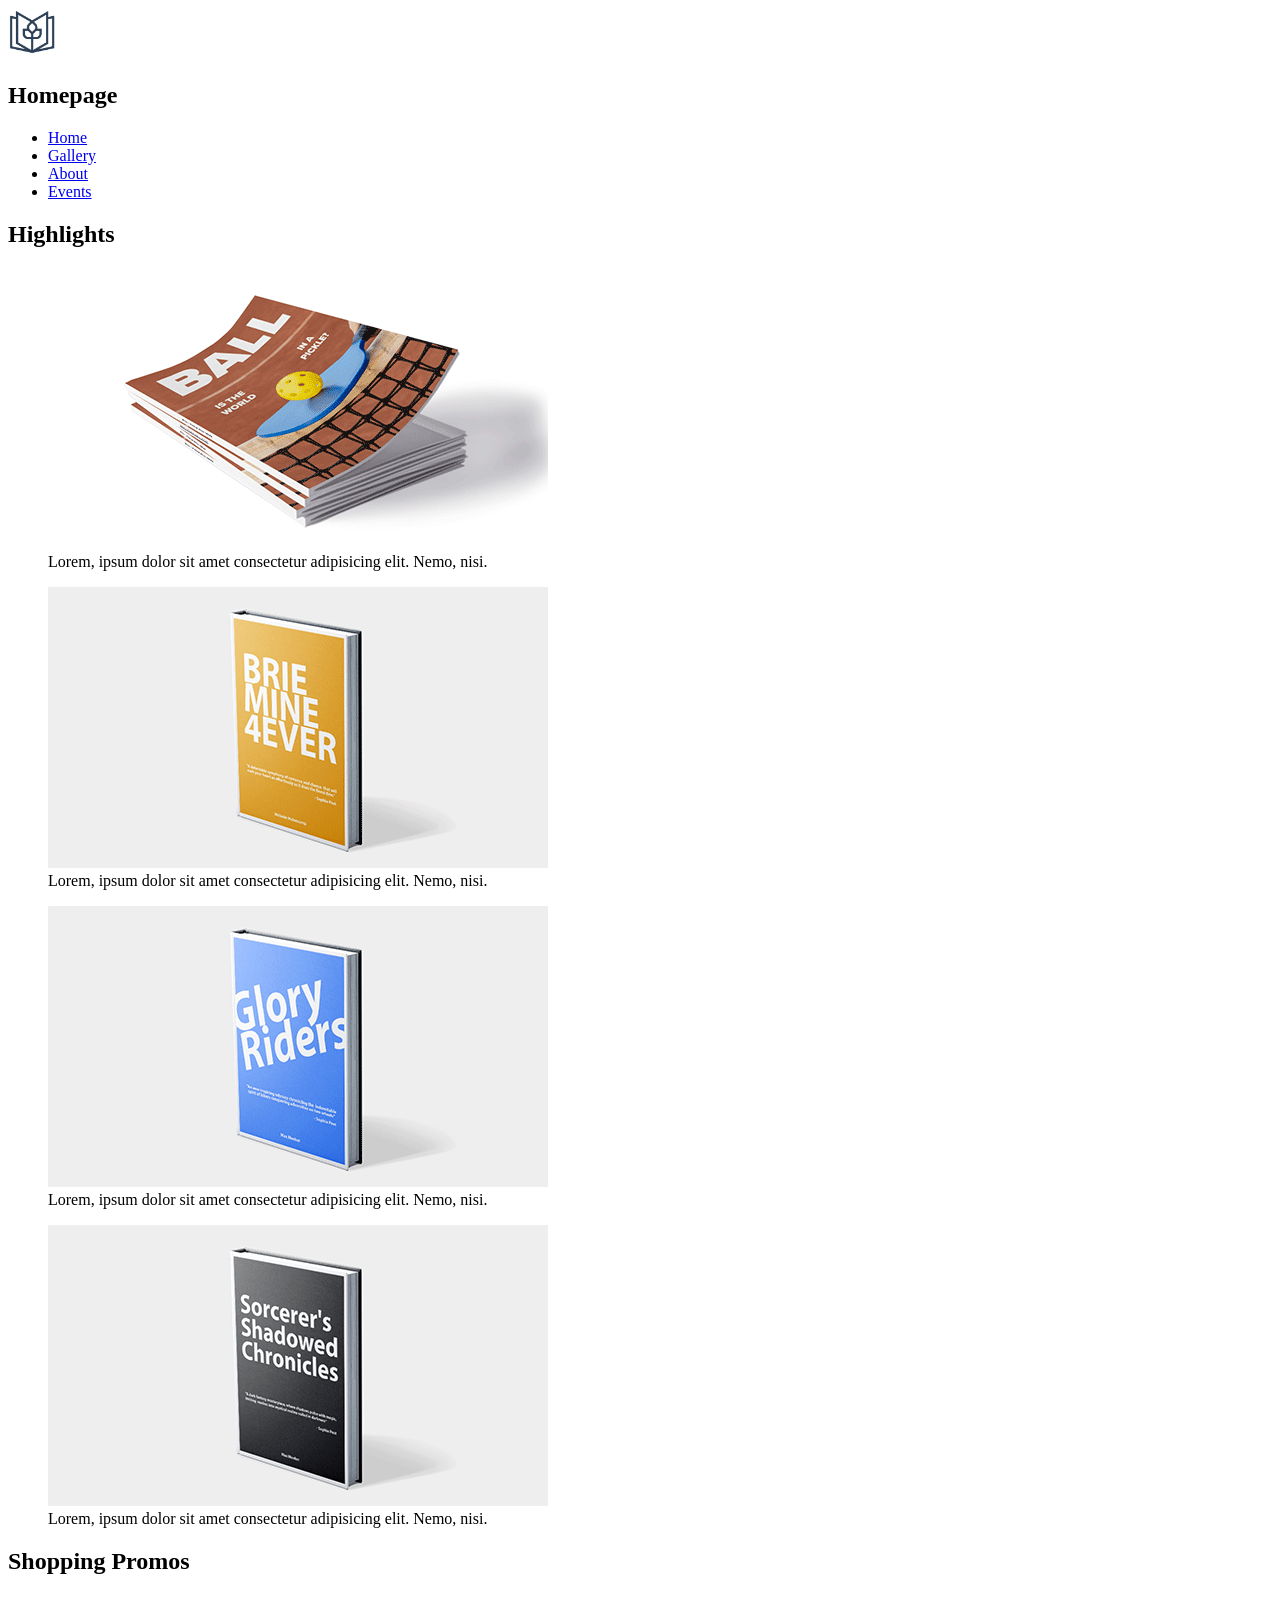
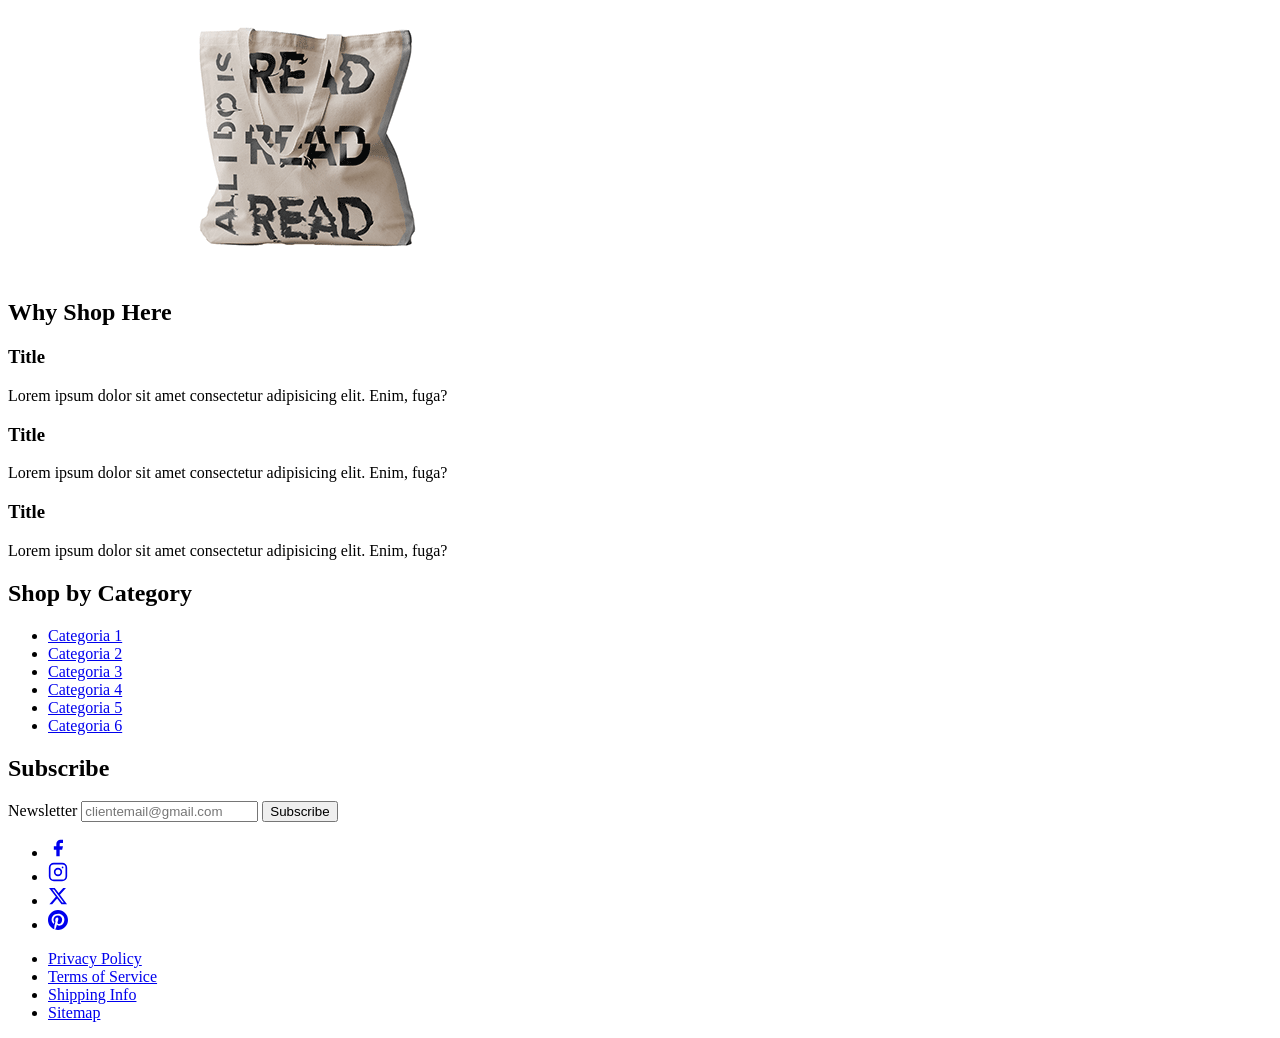
==== IntroToWebDev/Touchstone 2.1/index.html @ 934f5f05 "aggiunti header e footer a tutte le pagine" ====
<!-- The webpages should follow the wireframe designs that you completed in Touchstone Task 1.
        All the webpages should have a navigation bar in the header section and a footer section at the bottom of the page.
        You must use the provided images for the client logo and products.
        The Homepage should include the client logo and client name at the top of the webpage as the webpage header. You should include relevant information and content for the other sections of this page that are appropriate for the client description.
        The Gallery page should display the product images in a table where there will be an “Add to Cart” button below each image.
        The About Us/Contact page should include a web form for client feedback and custom order creation.
        The custom fourth page should include content relevant to your selected client. Some sample content can be customer testimonials, community involvement, local events, collaborations, and so on. 
-->

<!doctype html>
<html lang="en">
  <head>
    <meta charset="UTF-8" />
    <meta name="viewport" content="width=device-width, initial-scale=1.0" />
    <title>Book Haven Bookstore | Homepage</title>
    <link rel="preconnect" href="https://fonts.googleapis.com" />
    <link rel="preconnect" href="https://fonts.gstatic.com" crossorigin />
    <link
      href="https://fonts.googleapis.com/css2?family=Comfortaa:wght@300..700&display=swap"
      rel="stylesheet"
    />
    <link rel="stylesheet" href="style.css" />
  </head>
  <body>
    <header>
      <nav>
        <div>
          <div id="logo-div">
            <a href="index.html">
              <img
                src="./assets/Logo.png"
                alt="Book Haven Bookstore Logo.png"
                height="50"
              />
            </a>
          </div>
          <div>
            <h1>Homepage</h1>
          </div>
        </div>
        <div>
          <ul>
            <li>
              <a href="index.html">Home</a>
            </li>
            <li>
              <a href="gallery.html">Gallery</a>
            </li>
            <li>
              <a href="about-us.html">About</a>
            </li>
            <li>
              <a href="news-and-events.html">Events</a>
            </li>
          </ul>
        </div>
      </nav>
    </header>

    <main>
      <section id="hero" aria-label="Hero banner">
        <!-- hero image goes here -->
      </section>

      <section id="highlights" aria-labelledby="highlights-title">
        <h2 id="highlights-title">Highlights</h2>
        <div>
          <figure>
            <img
              src="assets/images/Client3_Magazine1.png"
              alt="Magazine highlight"
            />
            <figcaption>
              Lorem, ipsum dolor sit amet consectetur adipisicing elit. Nemo,
              nisi.
            </figcaption>
          </figure>
          <figure>
            <img src="assets/images/Client3_Book1.png" alt="Book highlight" />
            <figcaption>
              Lorem, ipsum dolor sit amet consectetur adipisicing elit. Nemo,
              nisi.
            </figcaption>
          </figure>
          <figure>
            <img src="assets/images/Client3_Book2.png" alt="Book highlight" />
            <figcaption>
              Lorem, ipsum dolor sit amet consectetur adipisicing elit. Nemo,
              nisi.
            </figcaption>
          </figure>
          <figure>
            <img src="assets/images/Client3_Book3.png" alt="Book highlight" />
            <figcaption>
              Lorem, ipsum dolor sit amet consectetur adipisicing elit. Nemo,
              nisi.
            </figcaption>
          </figure>
        </div>
      </section>

      <section id="shopping-promos" aria-labelledby="promos-title">
        <h2 id="promos-title">Shopping Promos</h2>
        <div>
          <figure>
            <img src="assets/images/Client3_ToteBag.png" alt="Tote bag promo" />
          </figure>
        </div>
      </section>

      <section id="why-shop-here" aria-labelledby="why-title">
        <h2 id="why-title">Why Shop Here</h2>
        <div>
          <article>
            <h3>Title</h3>
            <p>
              Lorem ipsum dolor sit amet consectetur adipisicing elit. Enim,
              fuga?
            </p>
          </article>
          <article>
            <h3>Title</h3>
            <p>
              Lorem ipsum dolor sit amet consectetur adipisicing elit. Enim,
              fuga?
            </p>
          </article>
          <article>
            <h3>Title</h3>
            <p>
              Lorem ipsum dolor sit amet consectetur adipisicing elit. Enim,
              fuga?
            </p>
          </article>
        </div>
      </section>

      <section id="shop-by-category" aria-labelledby="categories-title">
        <h2 id="categories-title">Shop by Category</h2>
        <ul>
          <li><a href="#">Categoria 1</a></li>
          <li><a href="#">Categoria 2</a></li>
          <li><a href="#">Categoria 3</a></li>
          <li><a href="#">Categoria 4</a></li>
          <li><a href="#">Categoria 5</a></li>
          <li><a href="#">Categoria 6</a></li>
        </ul>
      </section>
    </main>

    <footer>
      <section id="newsletter" aria-labelledby="newsletter-title">
        <h2 id="newsletter-title">Subscribe</h2>
        <form>
          <label for="newsletter-email">Newsletter</label>
          <input
            type="email"
            id="newsletter-email"
            name="newsletter-email"
            placeholder="clientemail@gmail.com"
          />
          <button type="submit">Subscribe</button>
        </form>
      </section>

      <nav aria-label="Social media">
        <ul>
          <li>
            <a href="#" aria-label="Facebook">
              <svg
                xmlns="http://www.w3.org/2000/svg"
                width="20"
                height="20"
                viewBox="0 0 24 24"
                fill="currentColor"
                aria-hidden="true"
              >
                <path
                  d="M18 2h-3a5 5 0 0 0-5 5v3H7v4h3v8h4v-8h3l1-4h-4V7a1 1 0 0 1 1-1h3z"
                />
              </svg>
            </a>
          </li>
          <li>
            <a href="#" aria-label="Instagram">
              <svg
                xmlns="http://www.w3.org/2000/svg"
                width="20"
                height="20"
                viewBox="0 0 24 24"
                fill="none"
                stroke="currentColor"
                stroke-width="2"
                aria-hidden="true"
              >
                <rect x="2" y="2" width="20" height="20" rx="5" ry="5" />
                <circle cx="12" cy="12" r="4" />
                <circle
                  cx="17.5"
                  cy="6.5"
                  r="1"
                  fill="currentColor"
                  stroke="none"
                />
              </svg>
            </a>
          </li>
          <li>
            <a href="#" aria-label="X (Twitter)">
              <svg
                xmlns="http://www.w3.org/2000/svg"
                width="20"
                height="20"
                viewBox="0 0 24 24"
                fill="currentColor"
                aria-hidden="true"
              >
                <path
                  d="M18.244 2.25h3.308l-7.227 8.26 8.502 11.24H16.17l-5.214-6.817L4.99 21.75H1.68l7.73-8.835L1.254 2.25H8.08l4.713 6.231zm-1.161 17.52h1.833L7.084 4.126H5.117z"
                />
              </svg>
            </a>
          </li>
          <li>
            <a href="#" aria-label="Pinterest">
              <svg
                xmlns="http://www.w3.org/2000/svg"
                width="20"
                height="20"
                viewBox="0 0 24 24"
                fill="currentColor"
                aria-hidden="true"
              >
                <path
                  d="M12 0C5.373 0 0 5.373 0 12c0 5.084 3.163 9.426 7.627 11.174-.105-.949-.2-2.405.042-3.441.218-.937 1.407-5.965 1.407-5.965s-.359-.719-.359-1.782c0-1.668.967-2.914 2.171-2.914 1.023 0 1.518.769 1.518 1.69 0 1.029-.655 2.568-.994 3.995-.283 1.194.599 2.169 1.777 2.169 2.133 0 3.772-2.249 3.772-5.495 0-2.873-2.064-4.882-5.012-4.882-3.414 0-5.418 2.561-5.418 5.207 0 1.031.397 2.138.893 2.738a.36.36 0 0 1 .083.345l-.333 1.36c-.053.22-.174.267-.402.161-1.499-.698-2.436-2.889-2.436-4.649 0-3.785 2.75-7.262 7.929-7.262 4.163 0 7.398 2.967 7.398 6.931 0 4.136-2.607 7.464-6.227 7.464-1.216 0-2.359-.632-2.75-1.378l-.748 2.853c-.271 1.043-1.002 2.35-1.492 3.146C9.57 23.812 10.763 24 12 24c6.627 0 12-5.373 12-12S18.627 0 12 0z"
                />
              </svg>
            </a>
          </li>
        </ul>
      </nav>

      <nav aria-label="Footer links">
        <ul>
          <li><a href="#">Privacy Policy</a></li>
          <li><a href="#">Terms of Service</a></li>
          <li><a href="#">Shipping Info</a></li>
          <li><a href="#">Sitemap</a></li>
        </ul>
      </nav>
    </footer>
  </body>
</html>
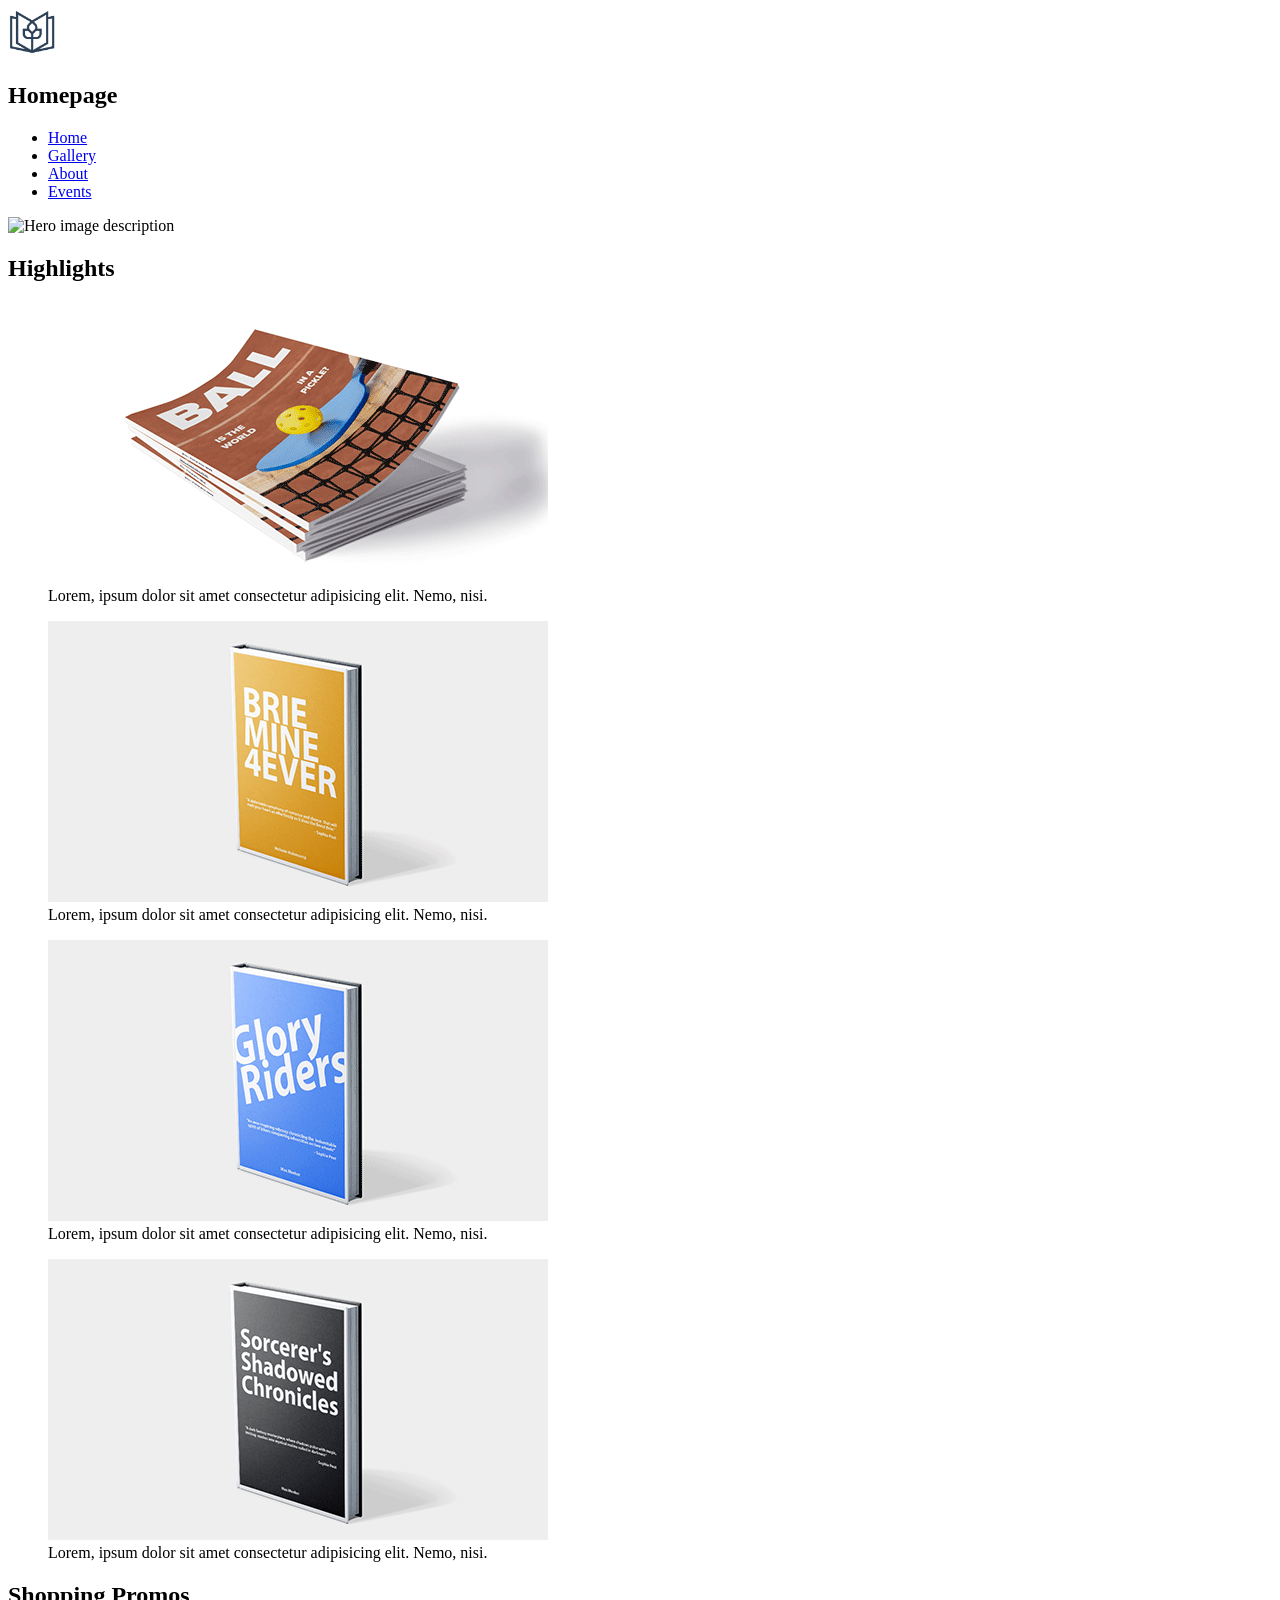
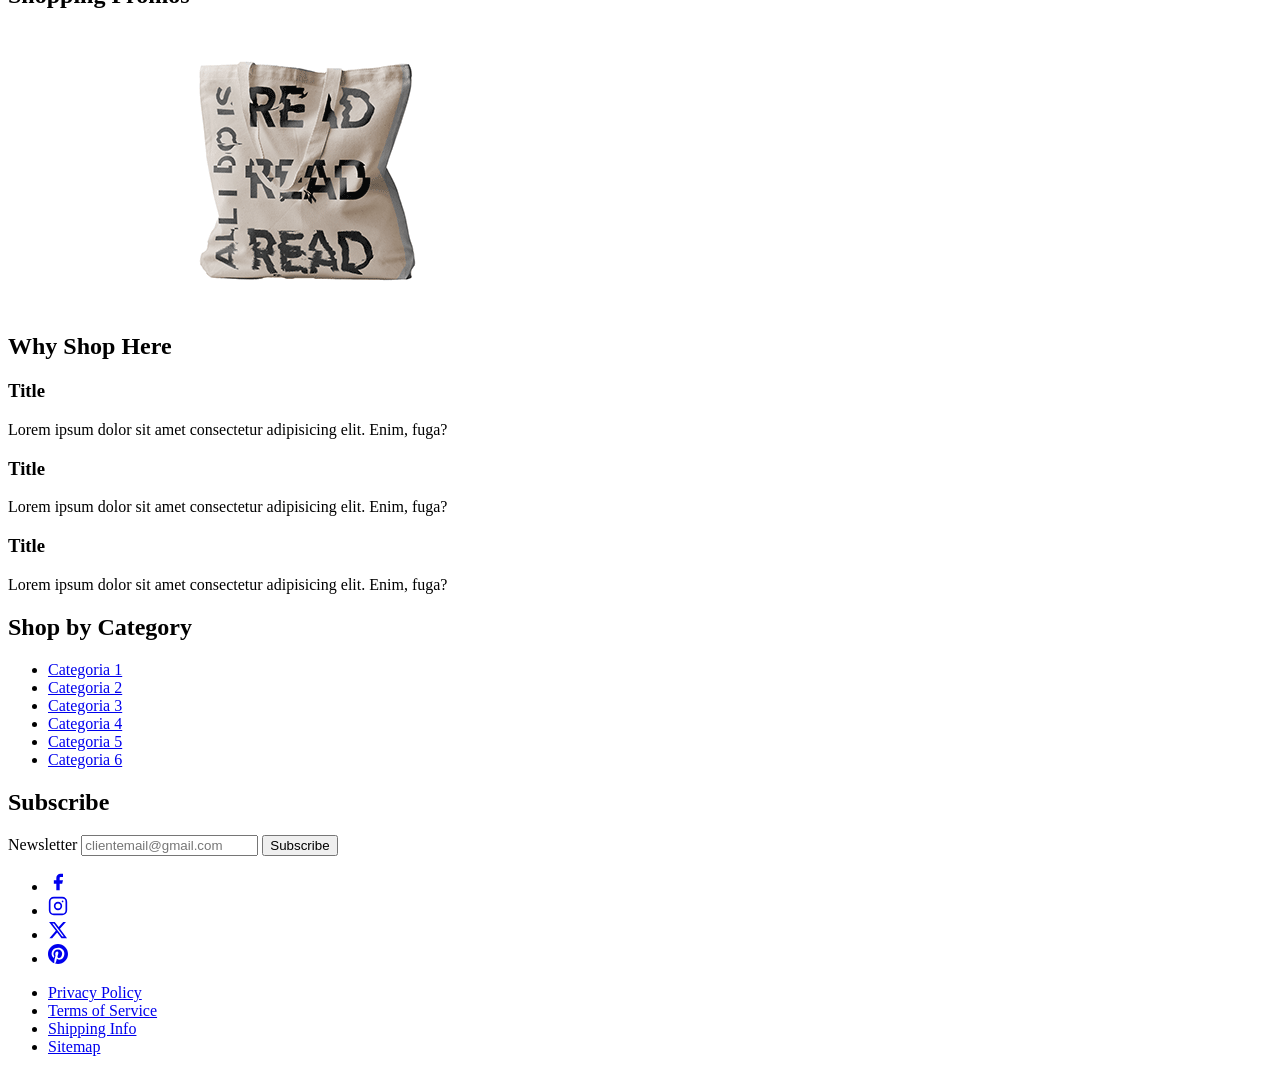
==== commit b6a88d79: "aggiunta hero image section" ====
--- a/IntroToWebDev/Touchstone 2.1/index.html
+++ b/IntroToWebDev/Touchstone 2.1/index.html
@@ -59,7 +59,7 @@
 
     <main>
       <section id="hero" aria-label="Hero banner">
-        <!-- hero image goes here -->
+        <img src="" alt="Hero image description" />
       </section>
 
       <section id="highlights" aria-labelledby="highlights-title">
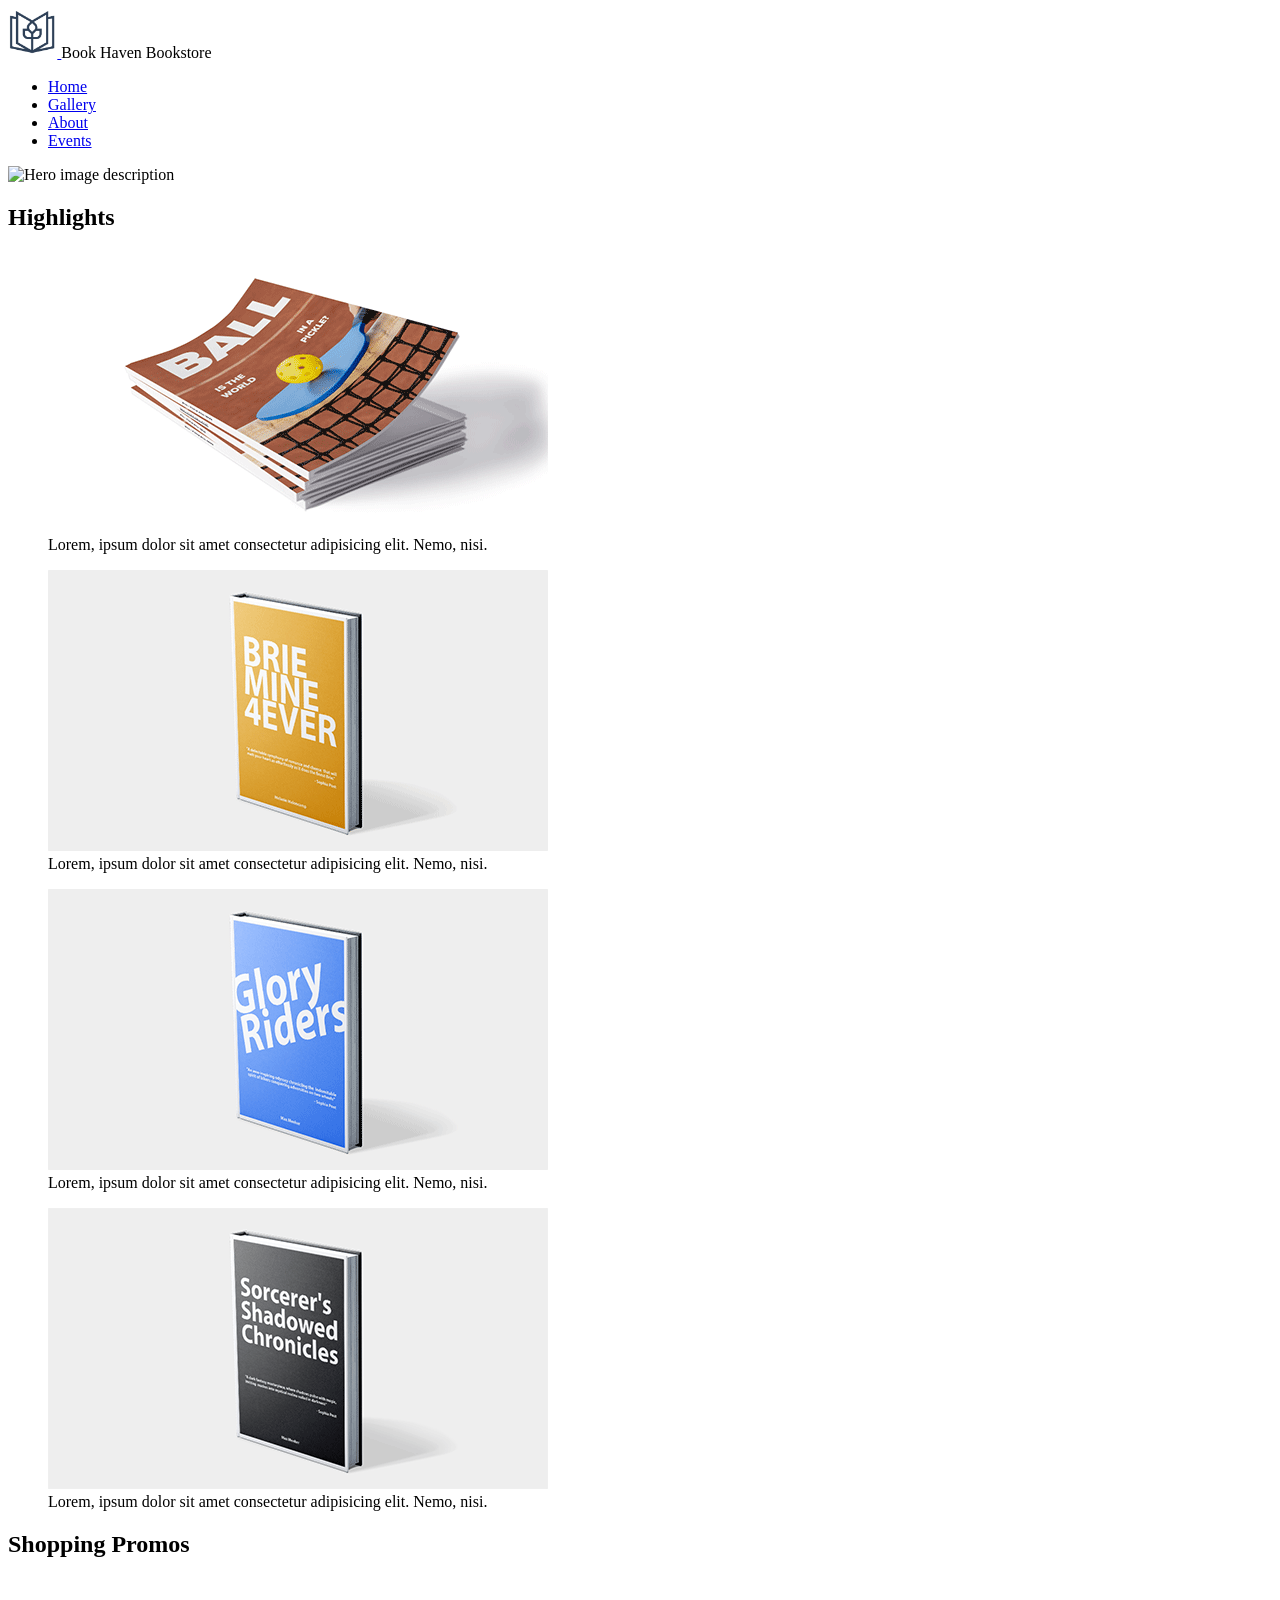
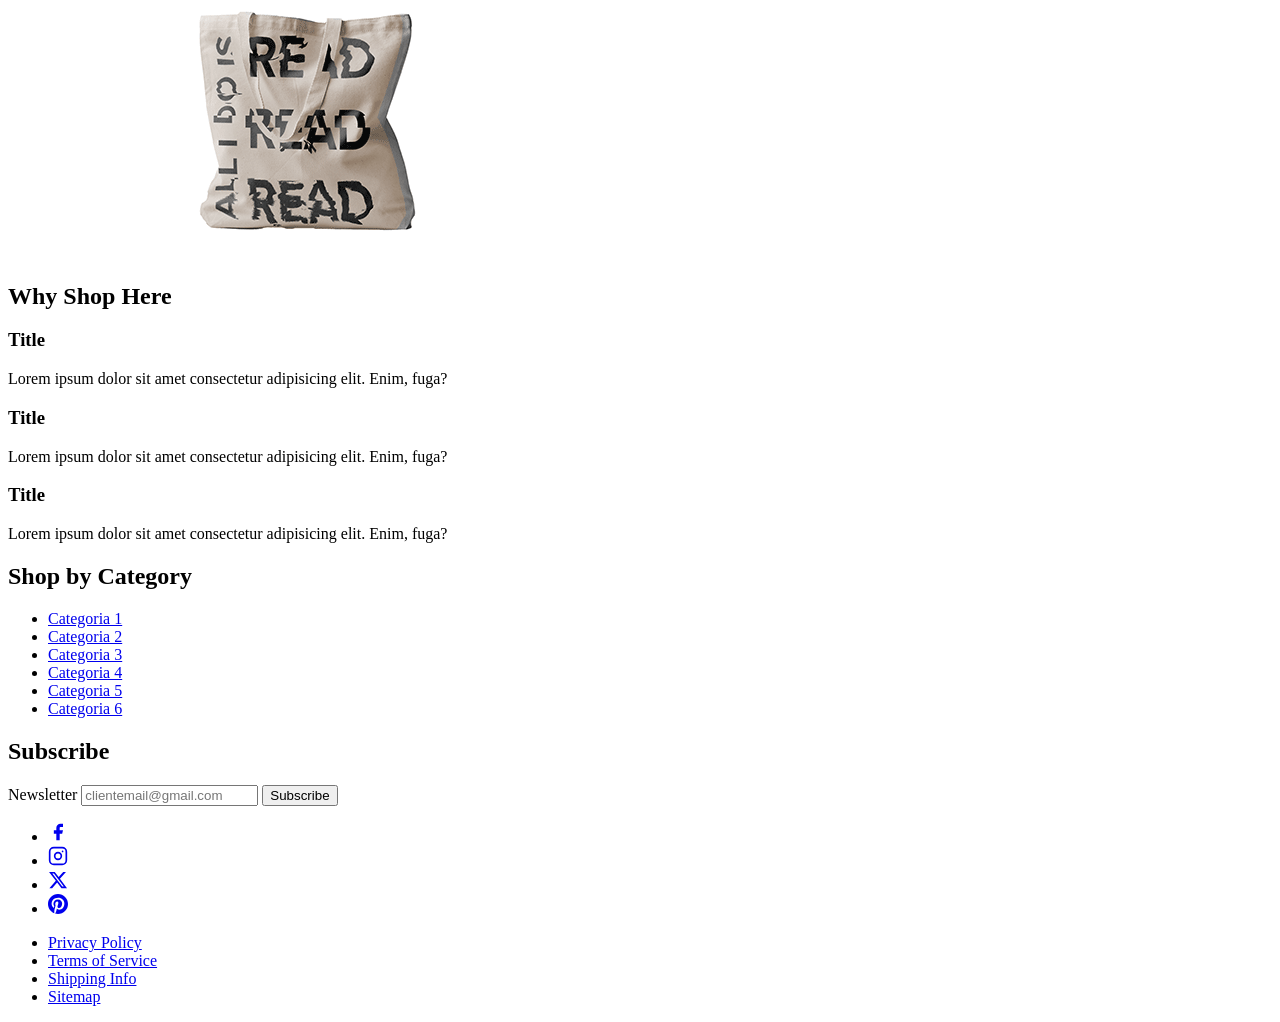
==== commit 70df170a: "sistemato header e titolo h1" ====
--- a/IntroToWebDev/Touchstone 2.1/index.html
+++ b/IntroToWebDev/Touchstone 2.1/index.html
@@ -33,9 +33,7 @@
                 height="50"
               />
             </a>
-          </div>
-          <div>
-            <h1>Homepage</h1>
+            <span>Book Haven Bookstore</span>
           </div>
         </div>
         <div>
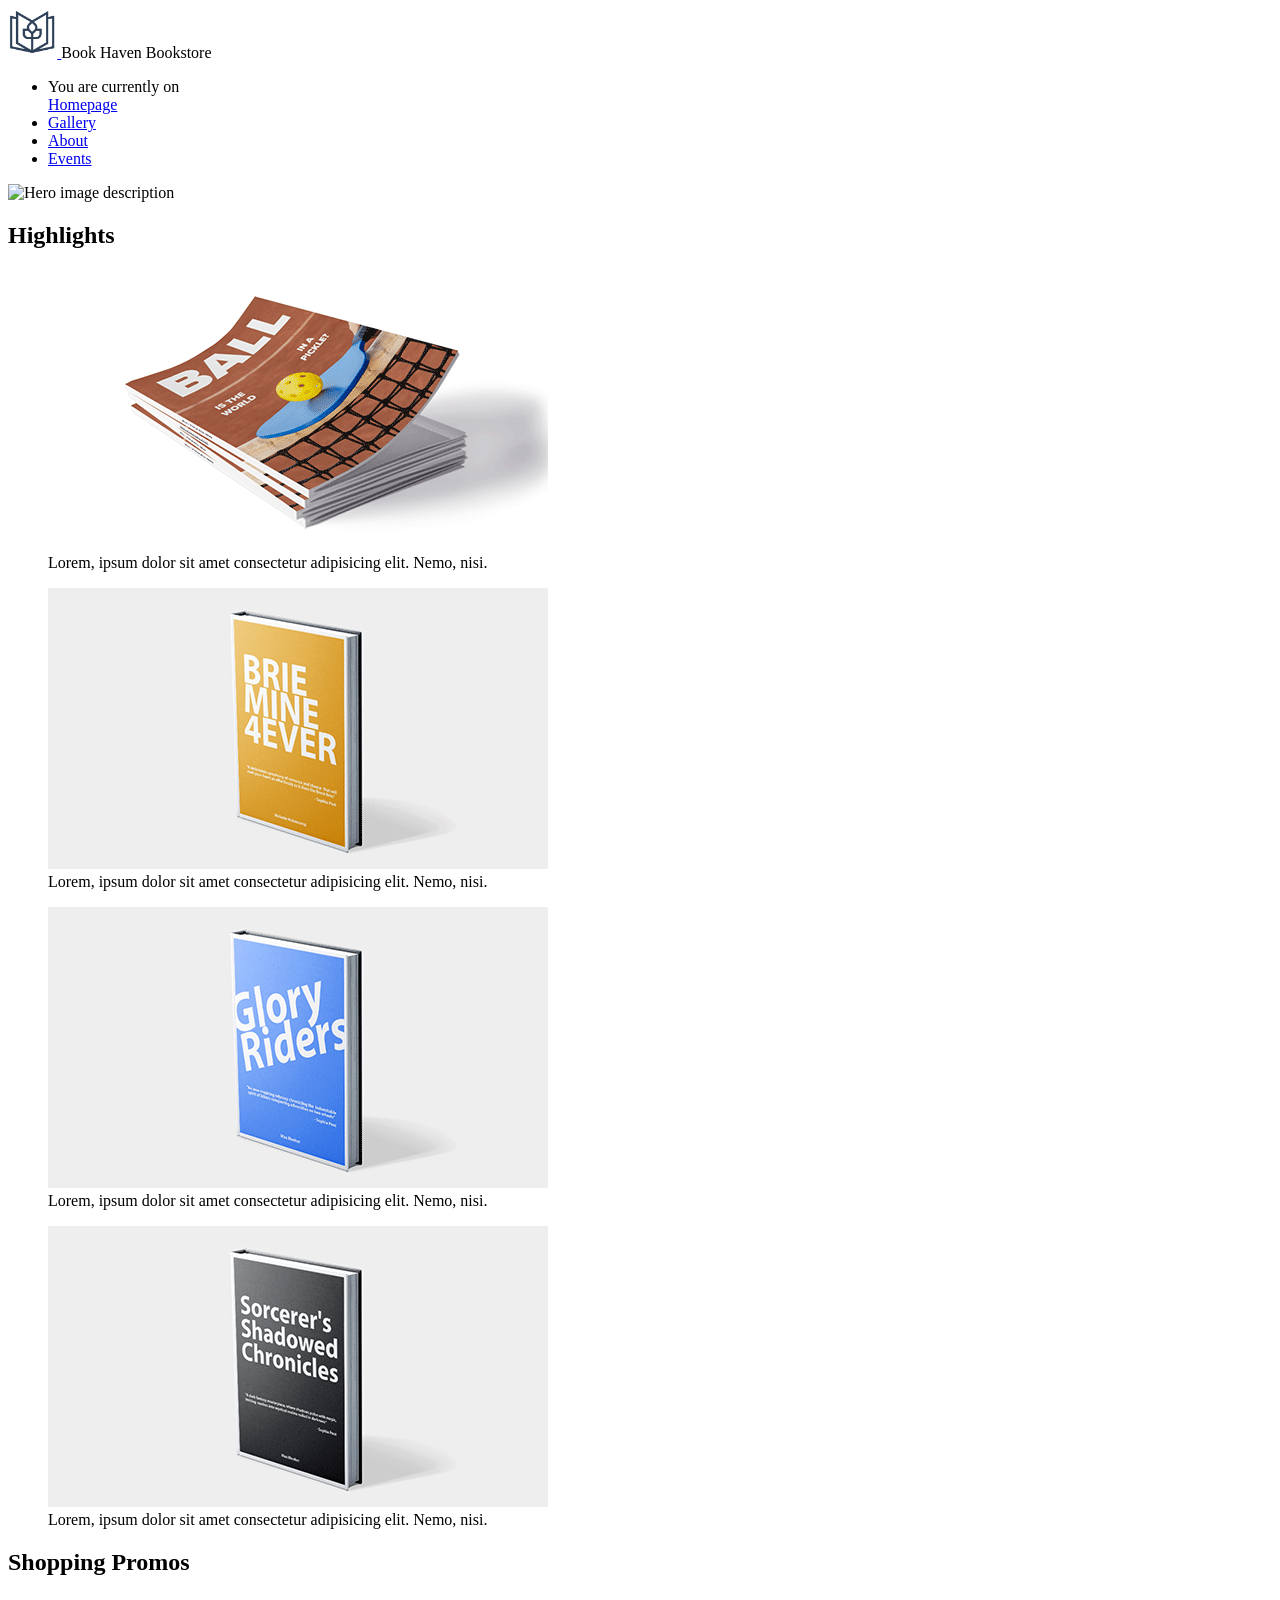
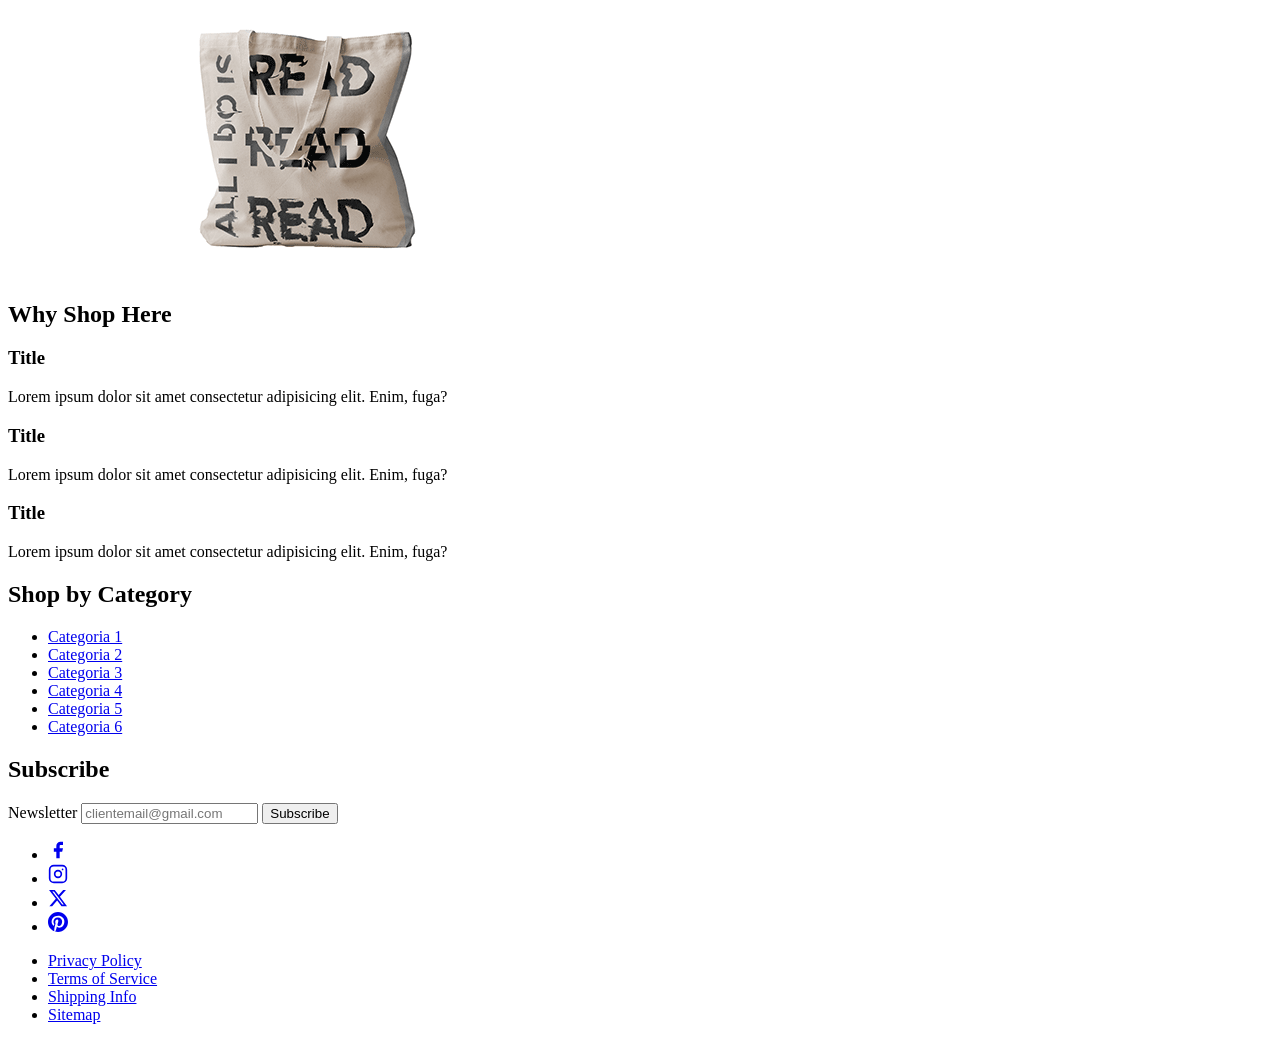
==== commit 91fb8487: "aggiunti elementi di accessibilità audio nel menù di navigazione pagine" ====
--- a/IntroToWebDev/Touchstone 2.1/index.html
+++ b/IntroToWebDev/Touchstone 2.1/index.html
@@ -39,7 +39,8 @@
         <div>
           <ul>
             <li>
-              <a href="index.html">Home</a>
+              <div class="marker">You are currently on</div>
+              <a href="index.html">Homepage</a>
             </li>
             <li>
               <a href="gallery.html">Gallery</a>
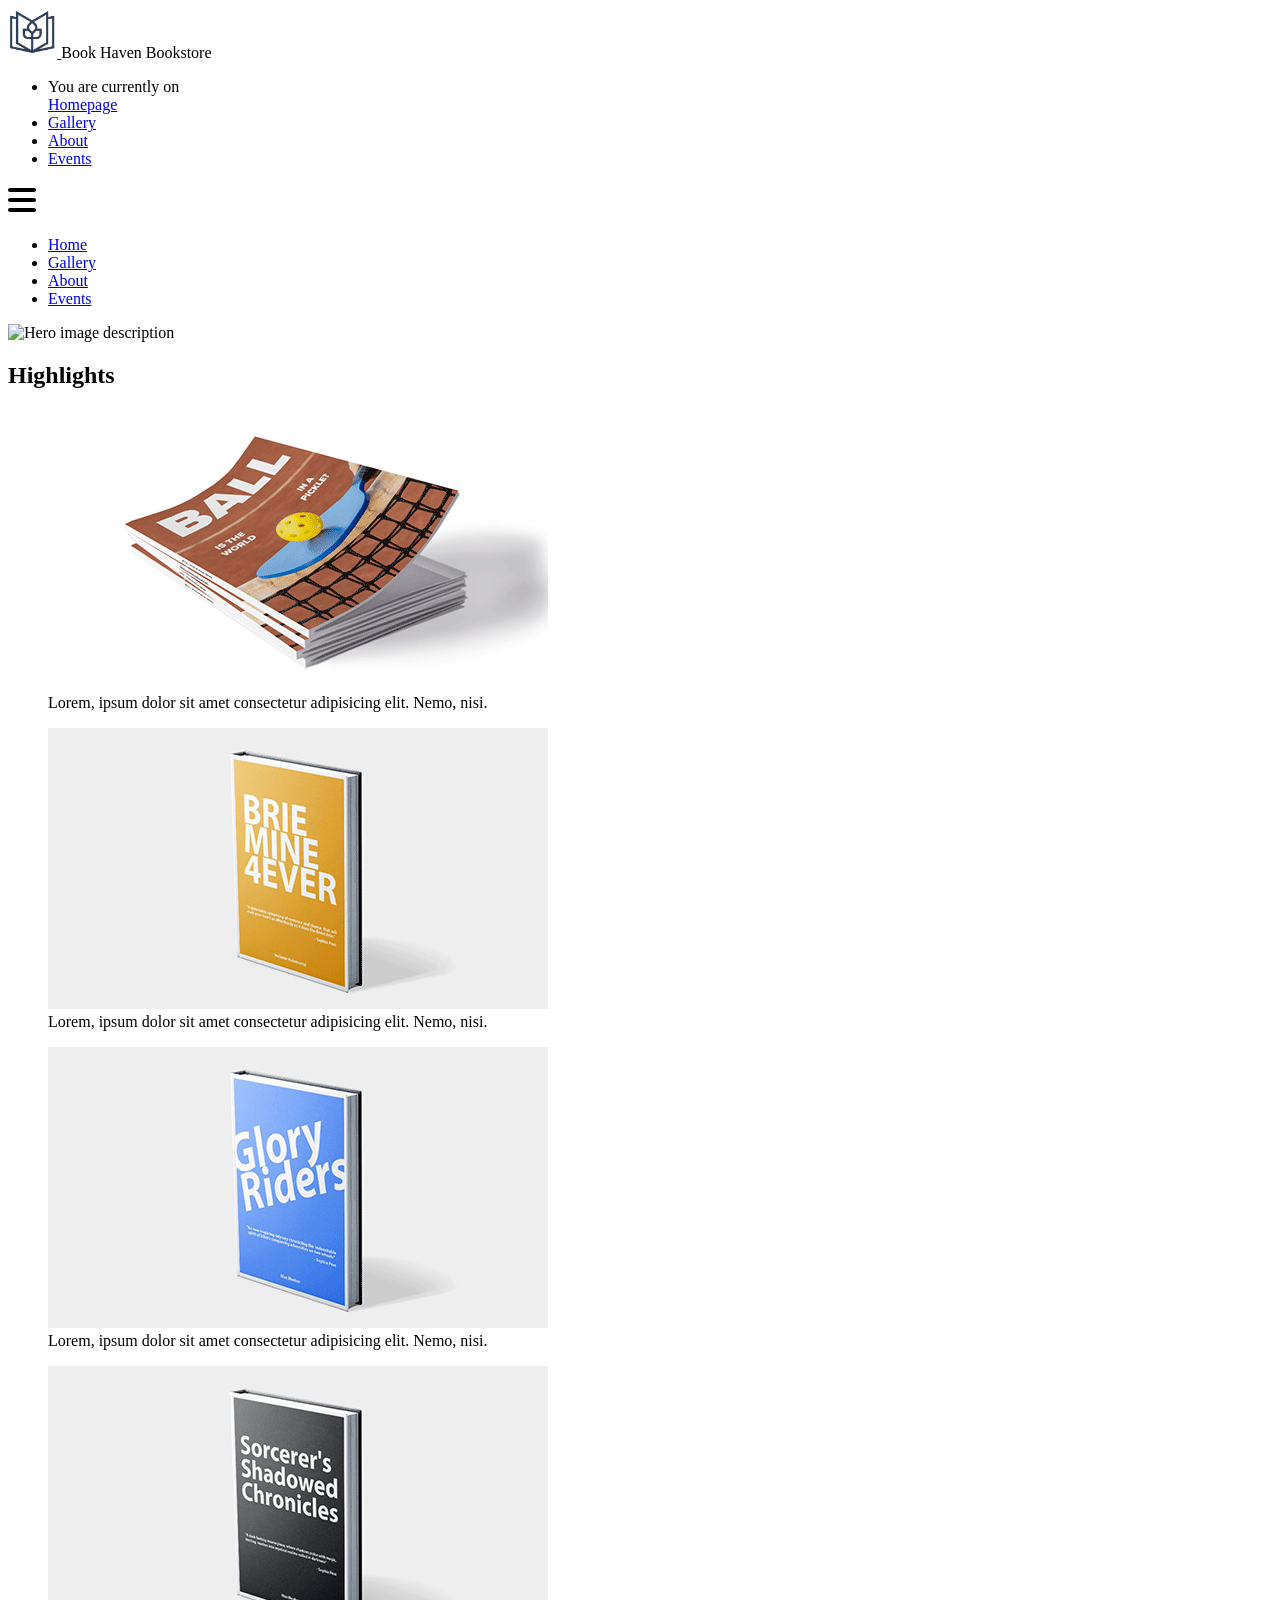
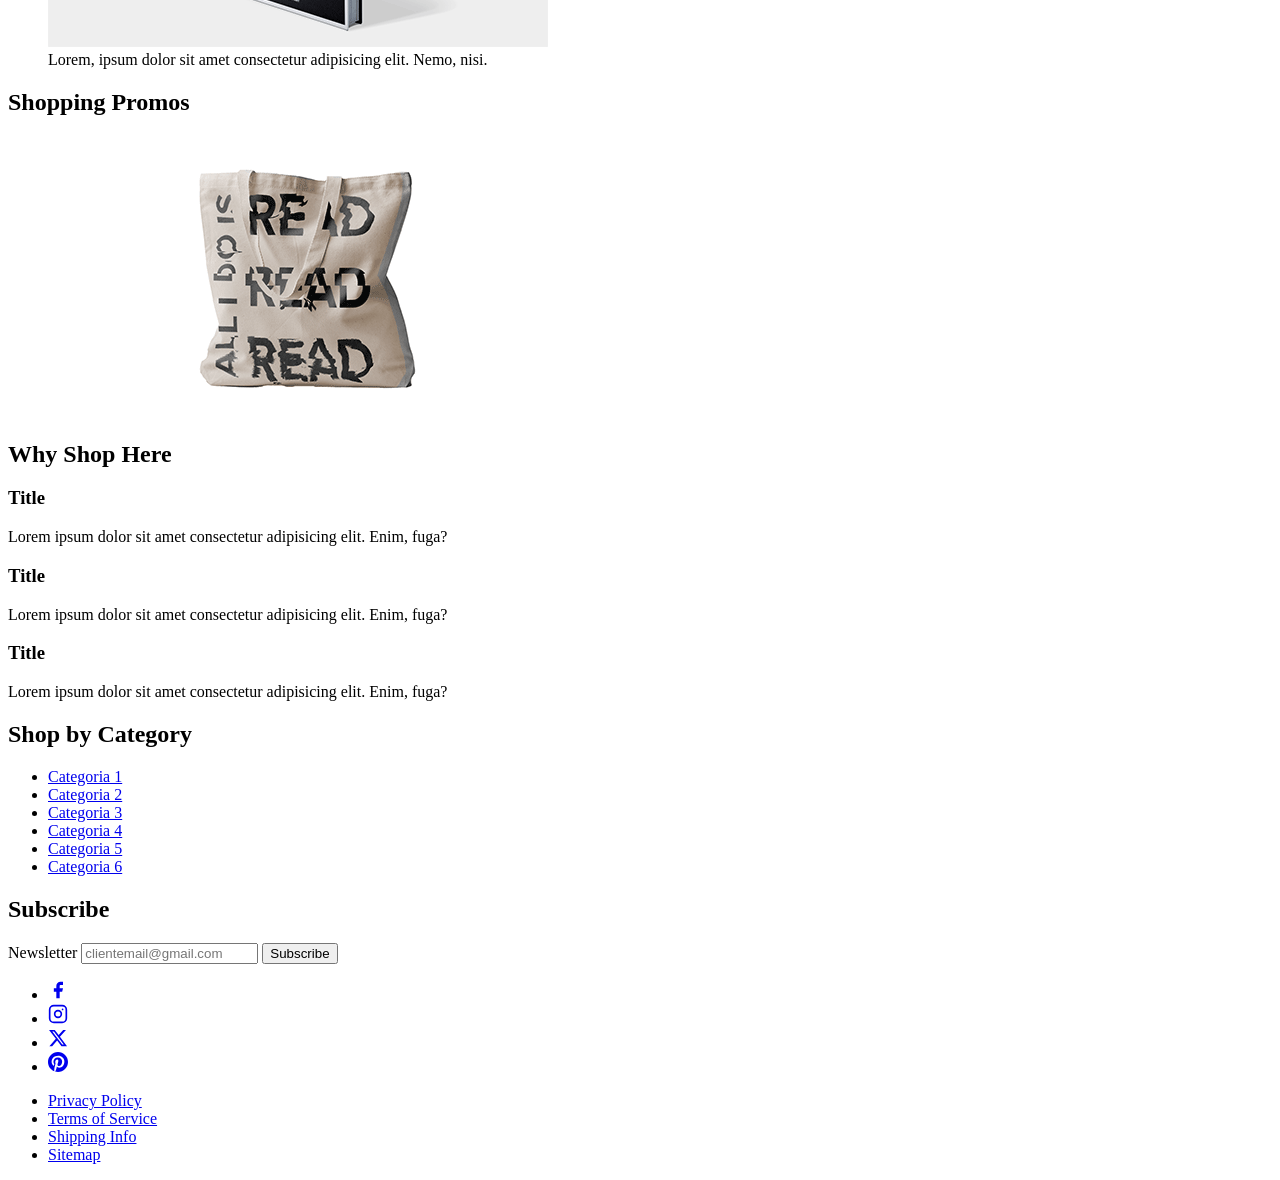
==== commit 21b752d3: "colori e font base gestiti su css" ====
--- a/IntroToWebDev/Touchstone 2.1/index.html
+++ b/IntroToWebDev/Touchstone 2.1/index.html
@@ -1,56 +1,53 @@
-<!-- The webpages should follow the wireframe designs that you completed in Touchstone Task 1.
-        All the webpages should have a navigation bar in the header section and a footer section at the bottom of the page.
-        You must use the provided images for the client logo and products.
-        The Homepage should include the client logo and client name at the top of the webpage as the webpage header. You should include relevant information and content for the other sections of this page that are appropriate for the client description.
-        The Gallery page should display the product images in a table where there will be an “Add to Cart” button below each image.
-        The About Us/Contact page should include a web form for client feedback and custom order creation.
-        The custom fourth page should include content relevant to your selected client. Some sample content can be customer testimonials, community involvement, local events, collaborations, and so on. 
--->
-
 <!doctype html>
 <html lang="en">
   <head>
     <meta charset="UTF-8" />
     <meta name="viewport" content="width=device-width, initial-scale=1.0" />
     <title>Book Haven Bookstore | Homepage</title>
-    <link rel="preconnect" href="https://fonts.googleapis.com" />
-    <link rel="preconnect" href="https://fonts.gstatic.com" crossorigin />
-    <link
-      href="https://fonts.googleapis.com/css2?family=Comfortaa:wght@300..700&display=swap"
-      rel="stylesheet"
-    />
     <link rel="stylesheet" href="style.css" />
   </head>
   <body>
     <header>
-      <nav>
-        <div>
-          <div id="logo-div">
-            <a href="index.html">
-              <img
-                src="./assets/Logo.png"
-                alt="Book Haven Bookstore Logo.png"
-                height="50"
-              />
-            </a>
-            <span>Book Haven Bookstore</span>
-          </div>
-        </div>
-        <div>
+      <nav aria-label="Main navigation">
+        <div id="logo-div">
+          <a href="index.html">
+            <img
+              src="./assets/Logo.png"
+              alt="Book Haven Bookstore"
+              height="50"
+            />
+          </a>
+          <span>Book Haven Bookstore</span>
+        </div>
+
+        <div id="fullmenu">
           <ul>
             <li>
               <div class="marker">You are currently on</div>
               <a href="index.html">Homepage</a>
             </li>
-            <li>
-              <a href="gallery.html">Gallery</a>
-            </li>
-            <li>
-              <a href="about-us.html">About</a>
-            </li>
-            <li>
-              <a href="news-and-events.html">Events</a>
-            </li>
+            <li><a href="gallery.html">Gallery</a></li>
+            <li><a href="about-us.html">About</a></li>
+            <li><a href="news-and-events.html">Events</a></li>
+          </ul>
+        </div>
+
+        <div id="burgermenu">
+          <svg
+            xmlns="http://www.w3.org/2000/svg"
+            height="2.0em"
+            viewBox="0 0 448 512"
+            aria-hidden="true"
+          >
+            <path
+              d="M0 96C0 78.3 14.3 64 32 64H416c17.7 0 32 14.3 32 32s-14.3 32-32 32H32C14.3 128 0 113.7 0 96zM0 256c0-17.7 14.3-32 32-32H416c17.7 0 32 14.3 32 32s-14.3 32-32 32H32c-17.7 0-32-14.3-32-32zM448 416c0 17.7-14.3 32-32 32H32c-17.7 0-32-14.3-32-32s14.3-32 32-32H416c17.7 0 32 14.3 32 32z"
+            />
+          </svg>
+          <ul id="burgermenulinks">
+            <li><a href="index.html">Home</a></li>
+            <li><a href="gallery.html">Gallery</a></li>
+            <li><a href="about-us.html">About</a></li>
+            <li><a href="news-and-events.html">Events</a></li>
           </ul>
         </div>
       </nav>
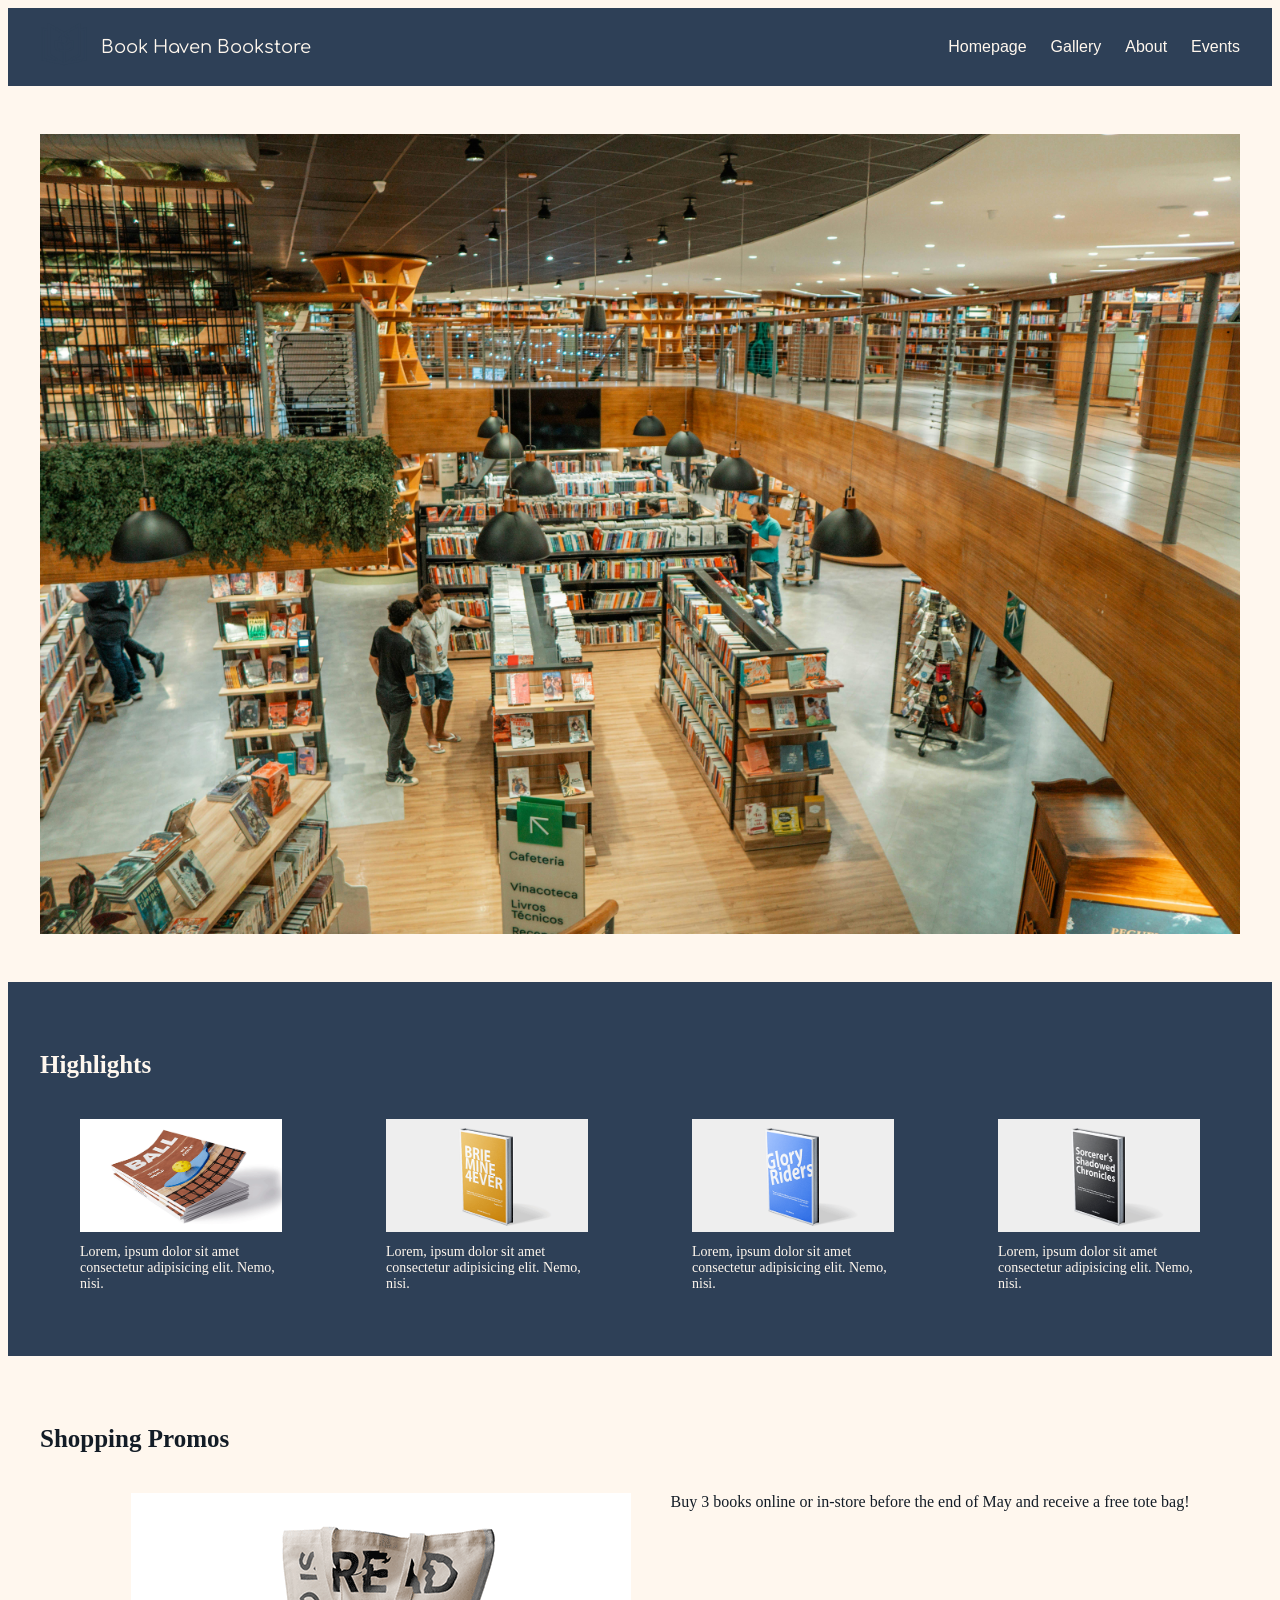
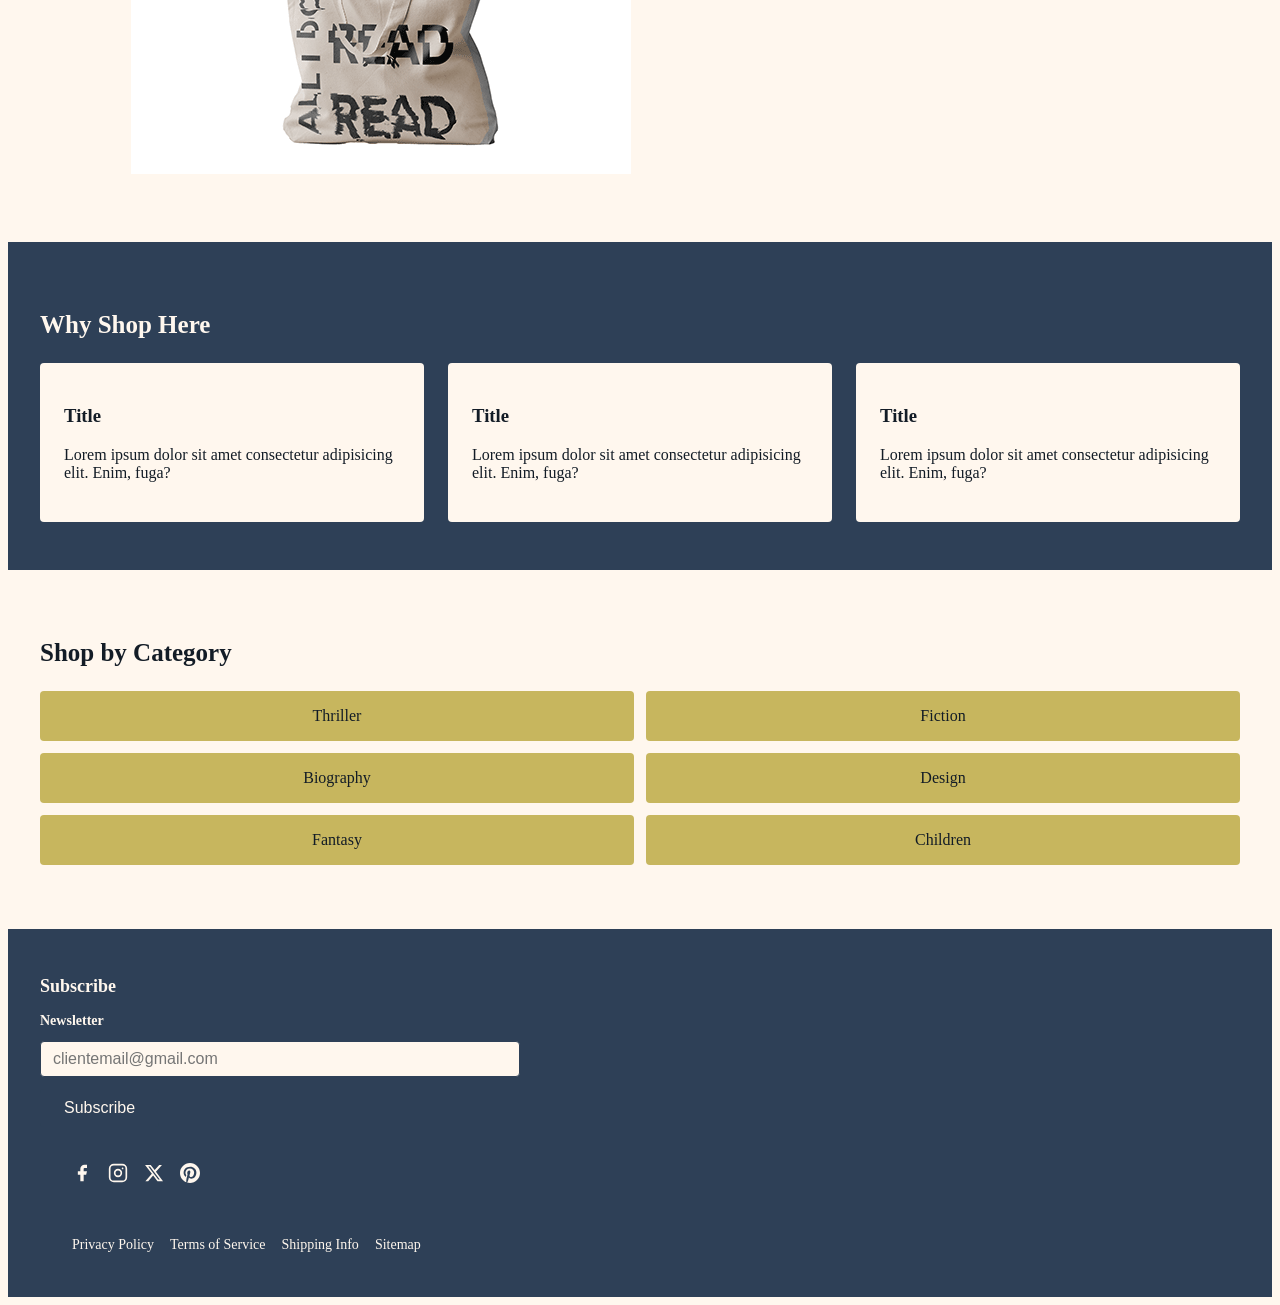
==== commit 15e93bf0: "inizio base del css" ====
--- a/IntroToWebDev/Touchstone 2.1/index.html
+++ b/IntroToWebDev/Touchstone 2.1/index.html
@@ -55,7 +55,10 @@
 
     <main>
       <section id="hero" aria-label="Hero banner">
-        <img src="" alt="Hero image description" />
+        <img
+          src="assets/images/NewPictures/BookHavenPanoramicPhoto.jpg"
+          alt="Hero image description"
+        />
       </section>
 
       <section id="highlights" aria-labelledby="highlights-title">
@@ -101,6 +104,10 @@
           <figure>
             <img src="assets/images/Client3_ToteBag.png" alt="Tote bag promo" />
           </figure>
+          <p>
+            Buy 3 books online or in-store before the end of May and receive a
+            free tote bag!
+          </p>
         </div>
       </section>
 
@@ -134,12 +141,12 @@
       <section id="shop-by-category" aria-labelledby="categories-title">
         <h2 id="categories-title">Shop by Category</h2>
         <ul>
-          <li><a href="#">Categoria 1</a></li>
-          <li><a href="#">Categoria 2</a></li>
-          <li><a href="#">Categoria 3</a></li>
-          <li><a href="#">Categoria 4</a></li>
-          <li><a href="#">Categoria 5</a></li>
-          <li><a href="#">Categoria 6</a></li>
+          <li><a href="#">Thriller</a></li>
+          <li><a href="#">Fiction</a></li>
+          <li><a href="#">Biography</a></li>
+          <li><a href="#">Design</a></li>
+          <li><a href="#">Fantasy</a></li>
+          <li><a href="#">Children</a></li>
         </ul>
       </section>
     </main>
--- a/IntroToWebDev/Touchstone 2.1/style.css
+++ b/IntroToWebDev/Touchstone 2.1/style.css
@@ -0,0 +1,440 @@
+@import url('https://fonts.googleapis.com/css2?family=Comfortaa:wght@300..700&display=swap');
+
+/* GENERAL BASE SETTING */
+
+/* audio nav accessibility display none */
+nav .marker {
+  display: none;
+}
+
+/* color variables */
+
+:root {
+  --parchmentWhite: #fff7ee;
+  --inkwellBlue: #2e4057;
+  --intesityIndigo: #ee583f;
+  --dustyRose: #f7b3cc;
+  --agedGold: #c7b65e;
+  --bookishBlack: #131c26;
+}
+
+html {
+  font-size: 62.5%;
+}
+
+body {
+  background-color: var(--parchmentWhite);
+  color: var(--bookishBlack);
+  font-size: 1.6rem;
+}
+
+h1 {
+  font-size: 3rem; /* 30px */
+  font-weight: bold;
+}
+
+h2 {
+  font-size: 2.5rem; /* 25px */
+  font-weight: bold;
+}
+
+.comfortaa-h3 {
+  font-family: 'Comfortaa', normal;
+  font-size: 2rem; /* 20px */
+}
+
+p.large {
+  font-size: 2rem; /* 20px */
+}
+
+p.strong {
+  font-size: 1.6rem; /* 16px */
+  font-weight: bold;
+}
+
+p {
+  font-size: 1.6rem; /* 16px */
+}
+
+.captions {
+  font-size: 1.1rem; /* 11px */
+  font-weight: bold;
+}
+
+/* NAV */
+
+nav {
+  display: flex;
+  align-items: center;
+  justify-content: space-between;
+  padding: 12px 32px;
+  background-color: var(--inkwellBlue);
+}
+
+#logo-div {
+  display: flex;
+  align-items: center;
+  gap: 12px;
+}
+
+#logo-div span {
+  color: var(--parchmentWhite);
+  font-family: 'Comfortaa', cursive;
+  font-size: 1.8rem;
+}
+
+#fullmenu ul {
+  display: flex;
+  gap: 24px;
+  list-style: none;
+  margin: 0;
+  padding: 0;
+}
+
+#fullmenu ul a {
+  color: var(--parchmentWhite);
+  text-decoration: none;
+  font-family: Arial, Helvetica, sans-serif;
+  font-size: 1.6rem;
+}
+
+#fullmenu ul a:hover {
+  color: var(--agedGold);
+}
+
+/* HAMBURGER MOBILE MENU */
+
+#burgermenu {
+  position: relative;
+  display: none;
+  height: 50px;
+  width: 50px;
+  margin: 0 auto;
+}
+
+#burgermenu svg {
+  fill: var(--parchmentWhite);
+}
+
+#burgermenu #burgermenulinks {
+  visibility: hidden;
+  position: absolute;
+  list-style-type: none;
+  text-align: center;
+  padding: 25px 10px;
+  width: 150px;
+  color: var(--parchmentWhite);
+  background-color: var(--inkwellBlue);
+  z-index: 100;
+}
+
+#burgermenu #burgermenulinks a {
+  color: var(--parchmentWhite);
+  text-decoration: none;
+  font-size: 1.6rem;
+}
+
+#burgermenu:hover #burgermenulinks {
+  visibility: visible;
+  display: block;
+  margin: 0 auto;
+  left: -61px;
+}
+
+/* HERO SECTION */
+
+#hero img {
+  width: 100%;
+  height: auto;
+  display: block;
+}
+
+/* SECTIONS */
+
+main > section {
+  padding: 48px 32px;
+}
+
+main > section:nth-child(even) {
+  background-color: var(--inkwellBlue);
+  color: var(--parchmentWhite);
+}
+
+/* HIGHLIGHTS */
+
+#highlights > div {
+  display: grid;
+  grid-template-columns: repeat(4, 1fr);
+  gap: 24px;
+  margin-top: 24px;
+}
+
+#highlights figure img {
+  width: 100%;
+  height: auto;
+}
+
+#highlights figcaption {
+  font-size: 1.4rem;
+  margin-top: 8px;
+}
+
+/* SHOPPING PROMOS */
+
+#shopping-promos > div {
+  display: flex;
+  justify-content: center;
+  margin-top: 24px;
+}
+
+#shopping-promos figure img {
+  max-width: 600px;
+  width: 100%;
+  height: auto;
+}
+
+/* WHY SHOP HERE */
+
+#why-shop-here > div {
+  display: grid;
+  grid-template-columns: repeat(3, 1fr);
+  gap: 24px;
+  margin-top: 24px;
+}
+
+#why-shop-here article {
+  background-color: var(--parchmentWhite);
+  color: var(--bookishBlack);
+  padding: 24px;
+  border-radius: 4px;
+}
+
+/* SHOP BY CATEGORY */
+
+#shop-by-category ul {
+  display: grid;
+  grid-template-columns: repeat(2, 1fr);
+  gap: 12px;
+  list-style: none;
+  padding: 0;
+  margin-top: 24px;
+}
+
+#shop-by-category ul a {
+  display: block;
+  padding: 16px;
+  background-color: var(--agedGold);
+  color: var(--bookishBlack);
+  text-decoration: none;
+  text-align: center;
+  font-size: 1.6rem;
+  border-radius: 4px;
+}
+
+#shop-by-category ul a:hover {
+  background-color: var(--inkwellBlue);
+  color: var(--parchmentWhite);
+}
+
+/* NEW AUTHORS */
+
+.emerging-authors img {
+  width: 250px;
+}
+
+/* GALLERY TABLE */
+
+#product-grid table {
+  width: 100%;
+  border-collapse: collapse;
+}
+
+#product-grid td {
+  padding: 16px;
+  text-align: center;
+  vertical-align: top;
+  border: 1px solid var(--inkwellBlue);
+}
+
+#product-grid td img {
+  width: 100%;
+  max-width: 200px;
+  height: auto;
+}
+
+#product-grid button {
+  margin-top: 12px;
+  padding: 8px 16px;
+  background-color: var(--inkwellBlue);
+  color: var(--parchmentWhite);
+  border: none;
+  border-radius: 4px;
+  font-size: 1.4rem;
+  cursor: pointer;
+}
+
+#product-grid button:hover {
+  background-color: var(--intesityIndigo);
+}
+
+/* ABOUT AND FORMS*/
+
+#about img {
+  width: 100%;
+  max-width: 600px;
+  height: auto;
+  margin: 16px 0;
+}
+
+#business-hours dl {
+  margin-top: 16px;
+}
+
+#business-hours dt {
+  font-weight: bold;
+  margin-top: 12px;
+}
+
+#business-hours dd {
+  margin-left: 0;
+  color: var(--inkwellBlue);
+}
+
+#contact form,
+#newsletter form {
+  display: flex;
+  flex-direction: column;
+  gap: 12px;
+  max-width: 480px;
+  margin-top: 16px;
+}
+
+#contact label,
+#newsletter label {
+  font-weight: bold;
+  font-size: 1.4rem;
+}
+
+#contact input,
+#contact textarea,
+#newsletter input {
+  padding: 8px 12px;
+  border: 1px solid var(--inkwellBlue);
+  border-radius: 4px;
+  font-size: 1.6rem;
+  font-family: Calibri, sans-serif;
+  background-color: var(--parchmentWhite);
+}
+
+#contact button,
+#newsletter button {
+  padding: 10px 24px;
+  background-color: var(--inkwellBlue);
+  color: var(--parchmentWhite);
+  border: none;
+  border-radius: 4px;
+  font-size: 1.6rem;
+  cursor: pointer;
+  align-self: flex-start;
+}
+
+#contact button:hover,
+#newsletter button:hover {
+  background-color: var(--intesityIndigo);
+}
+
+/* FOOTER */
+
+footer {
+  background-color: var(--inkwellBlue);
+  color: var(--parchmentWhite);
+  padding: 32px;
+  display: flex;
+  flex-direction: column;
+  gap: 24px;
+}
+
+footer h2 {
+  font-size: 1.8rem;
+  margin-bottom: 8px;
+}
+
+nav[aria-label='Social media'] ul {
+  display: flex;
+  gap: 16px;
+  list-style: none;
+  padding: 0;
+  margin: 0;
+}
+
+nav[aria-label='Social media'] a {
+  color: var(--parchmentWhite);
+}
+
+nav[aria-label='Social media'] a:hover {
+  color: var(--agedGold);
+}
+
+nav[aria-label='Footer links'] ul {
+  display: flex;
+  gap: 16px;
+  list-style: none;
+  padding: 0;
+  margin: 0;
+}
+
+nav[aria-label='Footer links'] a {
+  color: var(--parchmentWhite);
+  text-decoration: none;
+  font-size: 1.4rem;
+}
+
+nav[aria-label='Footer links'] a:hover {
+  color: var(--agedGold);
+}
+
+/* RESPONSIVE MOBIILE MEDIA QUERIES */
+
+@media all and (min-width: 480px) {
+  #fullmenu {
+    display: block;
+  }
+
+  #burgermenu {
+    display: none;
+  }
+}
+
+@media all and (max-width: 479px) {
+  #fullmenu {
+    display: none;
+  }
+
+  #burgermenu {
+    display: block;
+  }
+
+  main > section {
+    padding: 32px 16px;
+  }
+
+  #highlights > div {
+    grid-template-columns: repeat(2, 1fr);
+  }
+
+  #why-shop-here > div {
+    grid-template-columns: 1fr;
+  }
+
+  #shop-by-category ul {
+    grid-template-columns: 1fr;
+  }
+
+  #product-grid table,
+  #product-grid tbody,
+  #product-grid tr,
+  #product-grid td {
+    display: block;
+    width: 100%;
+  }
+}
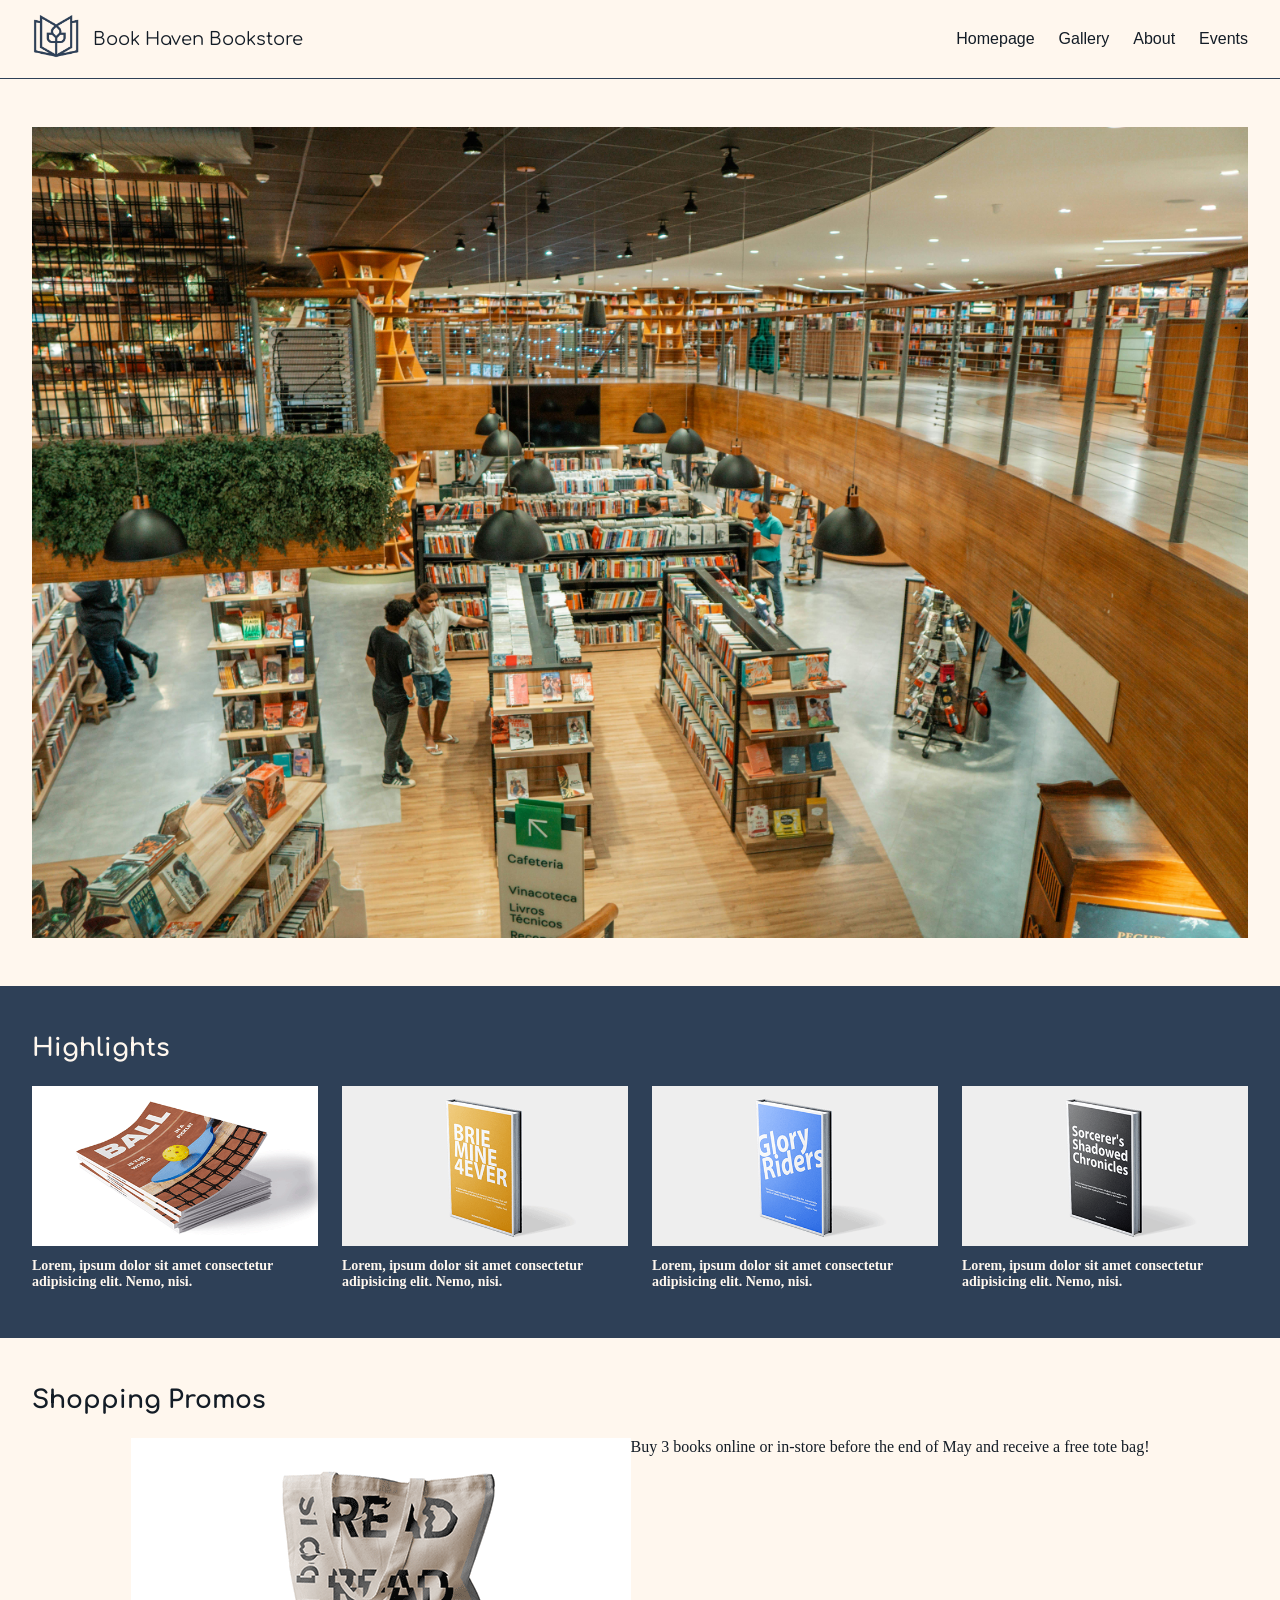
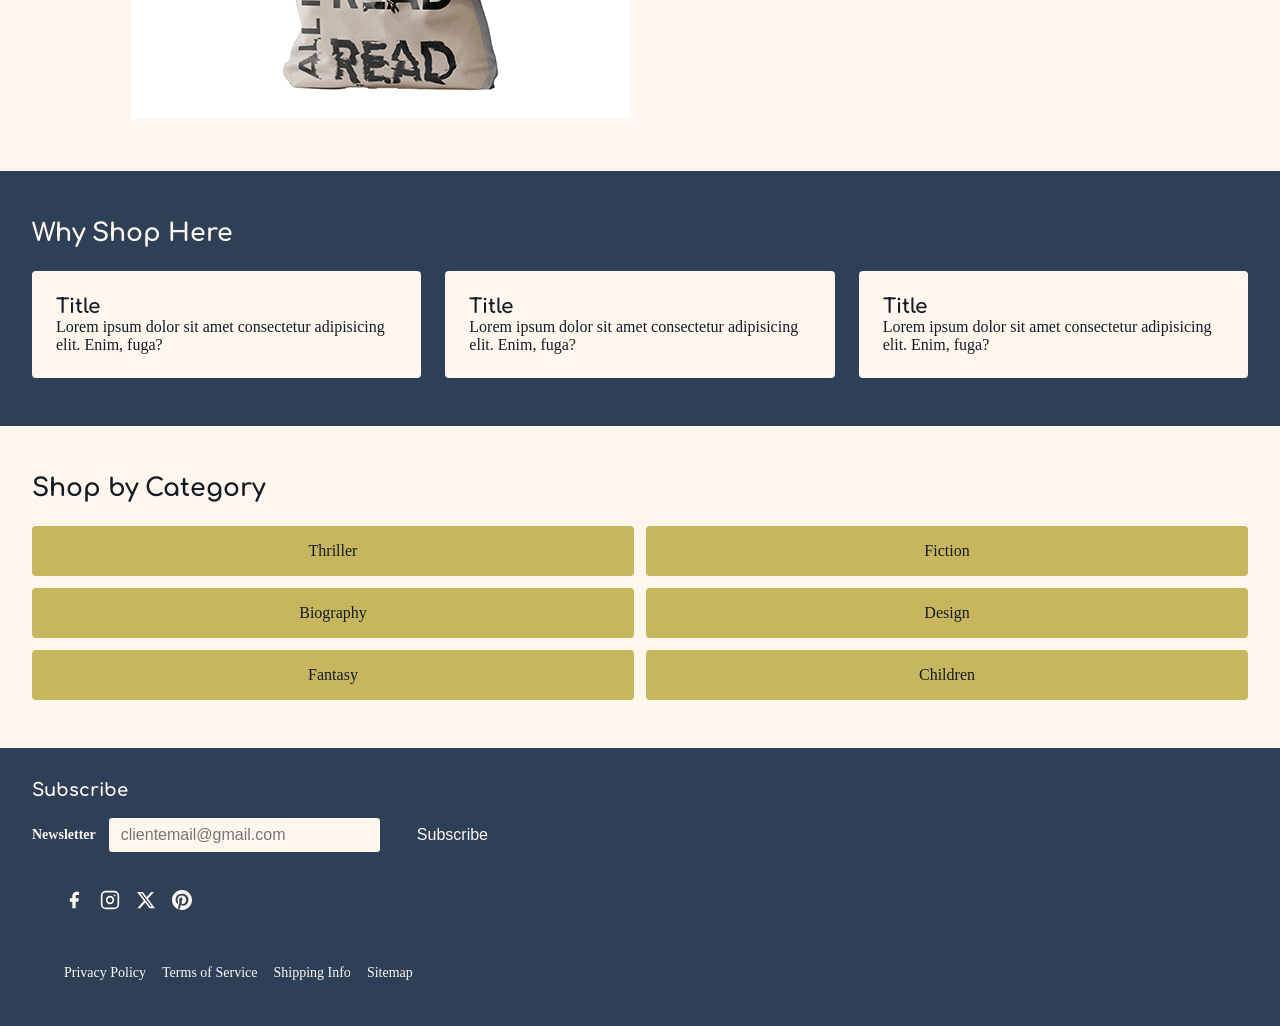
==== commit 0ff210b2: "css a buon punto e qualche modifica" ====
--- a/IntroToWebDev/Touchstone 2.1/index.html
+++ b/IntroToWebDev/Touchstone 2.1/index.html
@@ -69,31 +69,31 @@
               src="assets/images/Client3_Magazine1.png"
               alt="Magazine highlight"
             />
-            <figcaption>
-              Lorem, ipsum dolor sit amet consectetur adipisicing elit. Nemo,
-              nisi.
-            </figcaption>
+            <figcaption class="captions">
+              Lorem, ipsum dolor sit amet consectetur adipisicing elit. Nemo,
+              nisi.
+            </figcaption class="captions">
           </figure>
           <figure>
             <img src="assets/images/Client3_Book1.png" alt="Book highlight" />
-            <figcaption>
-              Lorem, ipsum dolor sit amet consectetur adipisicing elit. Nemo,
-              nisi.
-            </figcaption>
+            <figcaption class="captions">
+              Lorem, ipsum dolor sit amet consectetur adipisicing elit. Nemo,
+              nisi.
+            </figcaption class="captions">
           </figure>
           <figure>
             <img src="assets/images/Client3_Book2.png" alt="Book highlight" />
-            <figcaption>
-              Lorem, ipsum dolor sit amet consectetur adipisicing elit. Nemo,
-              nisi.
-            </figcaption>
+            <figcaption class="captions">
+              Lorem, ipsum dolor sit amet consectetur adipisicing elit. Nemo,
+              nisi.
+            </figcaption class="captions">
           </figure>
           <figure>
             <img src="assets/images/Client3_Book3.png" alt="Book highlight" />
-            <figcaption>
-              Lorem, ipsum dolor sit amet consectetur adipisicing elit. Nemo,
-              nisi.
-            </figcaption>
+            <figcaption class="captions">
+              Lorem, ipsum dolor sit amet consectetur adipisicing elit. Nemo,
+              nisi.
+            </figcaption class="captions">
           </figure>
         </div>
       </section>
@@ -166,7 +166,7 @@
         </form>
       </section>
 
-      <nav aria-label="Social media">
+      <nav aria-label="Social media" class="nav-footer">
         <ul>
           <li>
             <a href="#" aria-label="Facebook">
@@ -243,7 +243,7 @@
         </ul>
       </nav>
 
-      <nav aria-label="Footer links">
+      <nav aria-label="Footer links" class="nav-footer">
         <ul>
           <li><a href="#">Privacy Policy</a></li>
           <li><a href="#">Terms of Service</a></li>
--- a/IntroToWebDev/Touchstone 2.1/style.css
+++ b/IntroToWebDev/Touchstone 2.1/style.css
@@ -5,6 +5,14 @@
 /* audio nav accessibility display none */
 nav .marker {
   display: none;
+}
+
+/* remove the border */
+
+* {
+  margin: 0;
+  padding: 0;
+  box-sizing: border-box;
 }
 
 /* color variables */
@@ -38,7 +46,7 @@
   font-weight: bold;
 }
 
-.comfortaa-h3 {
+h3 {
   font-family: 'Comfortaa', normal;
   font-size: 2rem; /* 20px */
 }
@@ -68,7 +76,8 @@
   align-items: center;
   justify-content: space-between;
   padding: 12px 32px;
-  background-color: var(--inkwellBlue);
+  background-color: var(--parchmentWhite);
+  border-bottom: var(--inkwellBlue) solid 1px;
 }
 
 #logo-div {
@@ -78,7 +87,7 @@
 }
 
 #logo-div span {
-  color: var(--parchmentWhite);
+  color: var(--bookishBlack);
   font-family: 'Comfortaa', cursive;
   font-size: 1.8rem;
 }
@@ -92,17 +101,17 @@
 }
 
 #fullmenu ul a {
-  color: var(--parchmentWhite);
+  color: var(--bookishBlack);
   text-decoration: none;
   font-family: Arial, Helvetica, sans-serif;
   font-size: 1.6rem;
 }
 
 #fullmenu ul a:hover {
-  color: var(--agedGold);
-}
-
-/* HAMBURGER MOBILE MENU */
+  text-decoration: underline;
+}
+
+/* BURGER MOBILE MENU */
 
 #burgermenu {
   position: relative;
@@ -113,7 +122,7 @@
 }
 
 #burgermenu svg {
-  fill: var(--parchmentWhite);
+  fill: var(--inkwellBlue);
 }
 
 #burgermenu #burgermenulinks {
@@ -359,6 +368,25 @@
   margin-bottom: 8px;
 }
 
+.nav-footer {
+  background-color: var(--inkwellBlue);
+}
+
+#newsletter form {
+  flex-direction: row;
+  align-items: center;
+  gap: 12px;
+  width: 100%;
+}
+
+#newsletter input {
+  flex: 1;
+}
+
+#newsletter button {
+  flex-shrink: 0;
+}
+
 nav[aria-label='Social media'] ul {
   display: flex;
   gap: 16px;
@@ -391,6 +419,172 @@
 
 nav[aria-label='Footer links'] a:hover {
   color: var(--agedGold);
+}
+
+/* PAGE HEADINGS (internal pages) */
+
+main > h1 {
+  padding: 48px 32px 0;
+  font-family: 'Comfortaa', cursive;
+}
+
+/* SECTION HEADER (Gallery: title + View Cart button) */
+
+.section-header {
+  display: flex;
+  align-items: center;
+  justify-content: space-between;
+  margin-bottom: 16px;
+}
+
+.view-cart-btn {
+  padding: 8px 20px;
+  background-color: var(--agedGold);
+  color: var(--bookishBlack);
+  border: none;
+  border-radius: 4px;
+  font-size: 1.4rem;
+  font-weight: bold;
+  cursor: pointer;
+  transition: background-color 0.2s ease;
+}
+
+.view-cart-btn:hover {
+  background-color: var(--intesityIndigo);
+  color: var(--parchmentWhite);
+}
+
+/* NEWS & EVENTS — EMERGING AUTHORS */
+
+#emerging-authors {
+  display: flex;
+  flex-direction: column;
+  gap: 8px;
+}
+
+#emerging-authors > div,
+#emerging-authors {
+  /* section padding already handled by main > section */
+}
+
+#emerging-authors article {
+  display: flex;
+  align-items: flex-start;
+  gap: 24px;
+  padding: 16px 0;
+  border-bottom: 1px solid var(--agedGold);
+}
+
+#emerging-authors article:last-child {
+  border-bottom: none;
+}
+
+#emerging-authors figure {
+  flex-shrink: 0;
+  margin: 0;
+}
+
+#emerging-authors figure img {
+  width: 120px;
+  height: 120px;
+  object-fit: cover;
+  border-radius: 50%;
+  border: 3px solid var(--agedGold);
+}
+
+#emerging-authors h3 {
+  font-family: 'Comfortaa', cursive;
+  font-size: 1.8rem;
+  margin-bottom: 8px;
+}
+
+/* NEWS & EVENTS — MEET & GREET */
+
+#meet-greet {
+  display: flex;
+  flex-direction: column;
+  gap: 16px;
+}
+
+#meet-greet article {
+  background-color: var(--parchmentWhite);
+  color: var(--bookishBlack);
+  padding: 20px 24px;
+  border-radius: 4px;
+  border-left: 4px solid var(--agedGold);
+}
+
+#meet-greet h3 {
+  font-family: 'Comfortaa', cursive;
+  font-size: 1.8rem;
+  margin-bottom: 8px;
+}
+
+#meet-greet time {
+  font-size: 1.4rem;
+  font-weight: bold;
+  color: var(--intesityIndigo);
+}
+
+/* NEWS & EVENTS — EVENTS & COLLABORATIONS */
+
+#events {
+  display: flex;
+  flex-direction: column;
+  gap: 24px;
+}
+
+#events article {
+  display: flex;
+  align-items: flex-start;
+  gap: 24px;
+}
+
+#events figure {
+  flex-shrink: 0;
+  margin: 0;
+}
+
+#events figure img {
+  width: 180px;
+  height: 120px;
+  object-fit: cover;
+  border-radius: 4px;
+  background-color: var(--inkwellBlue);
+}
+
+#events h3 {
+  font-family: 'Comfortaa', cursive;
+  font-size: 1.8rem;
+  margin-bottom: 8px;
+}
+
+#events time {
+  font-size: 1.4rem;
+  font-weight: bold;
+  color: var(--agedGold);
+  display: block;
+  margin-bottom: 8px;
+}
+
+/* ABOUT PAGE — about section layout */
+
+#about {
+  display: flex;
+  flex-direction: column;
+  gap: 16px;
+}
+
+#about h1 {
+  font-family: 'Comfortaa', cursive;
+  padding: 0;
+}
+
+/* TYPOGRAPHY — apply Comfortaa to h1 and h2 globally */
+
+h1,
+h2 {
+  font-family: 'Comfortaa', cursive;
 }
 
 /* RESPONSIVE MOBIILE MEDIA QUERIES */
@@ -437,4 +631,23 @@
     display: block;
     width: 100%;
   }
-}
+
+  main > h1 {
+    padding: 32px 16px 0;
+  }
+
+  #emerging-authors article {
+    flex-direction: column;
+    align-items: center;
+    text-align: center;
+  }
+
+  #events article {
+    flex-direction: column;
+  }
+
+  #events figure img {
+    width: 100%;
+    height: auto;
+  }
+}
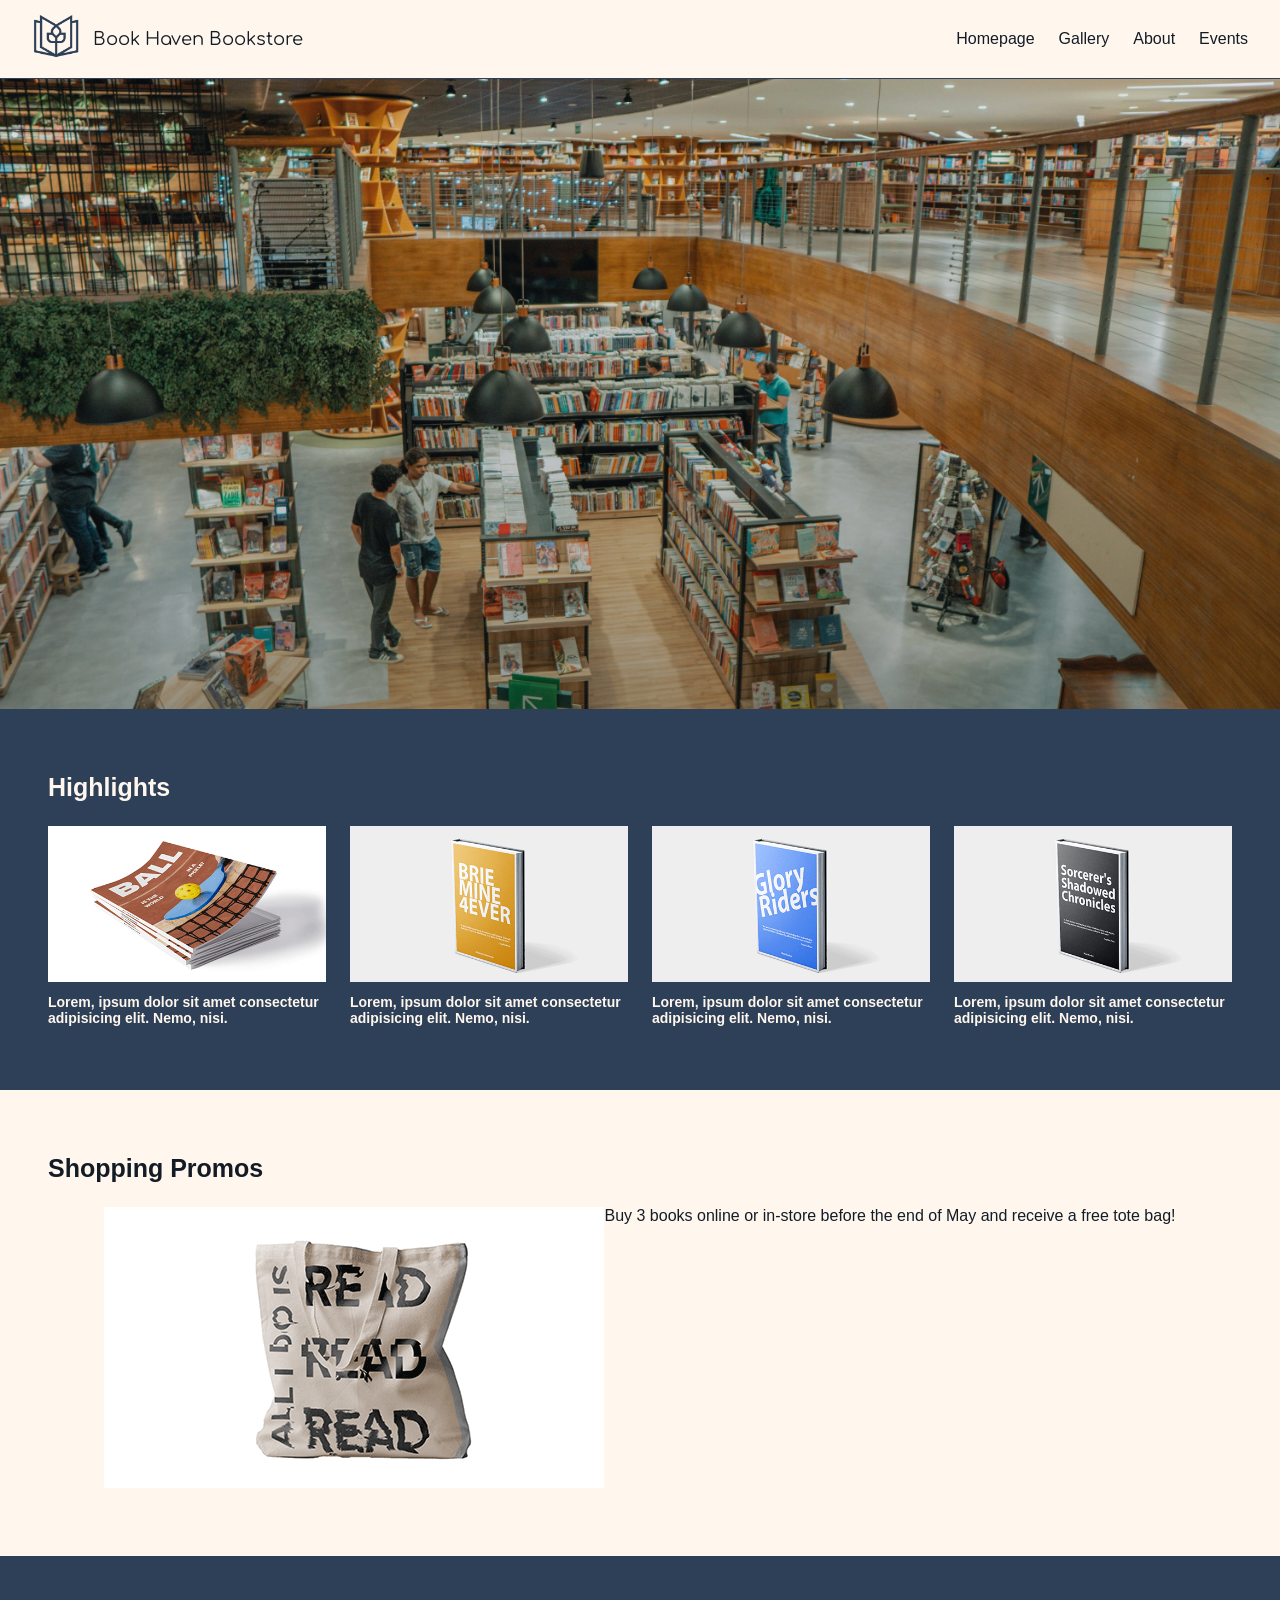
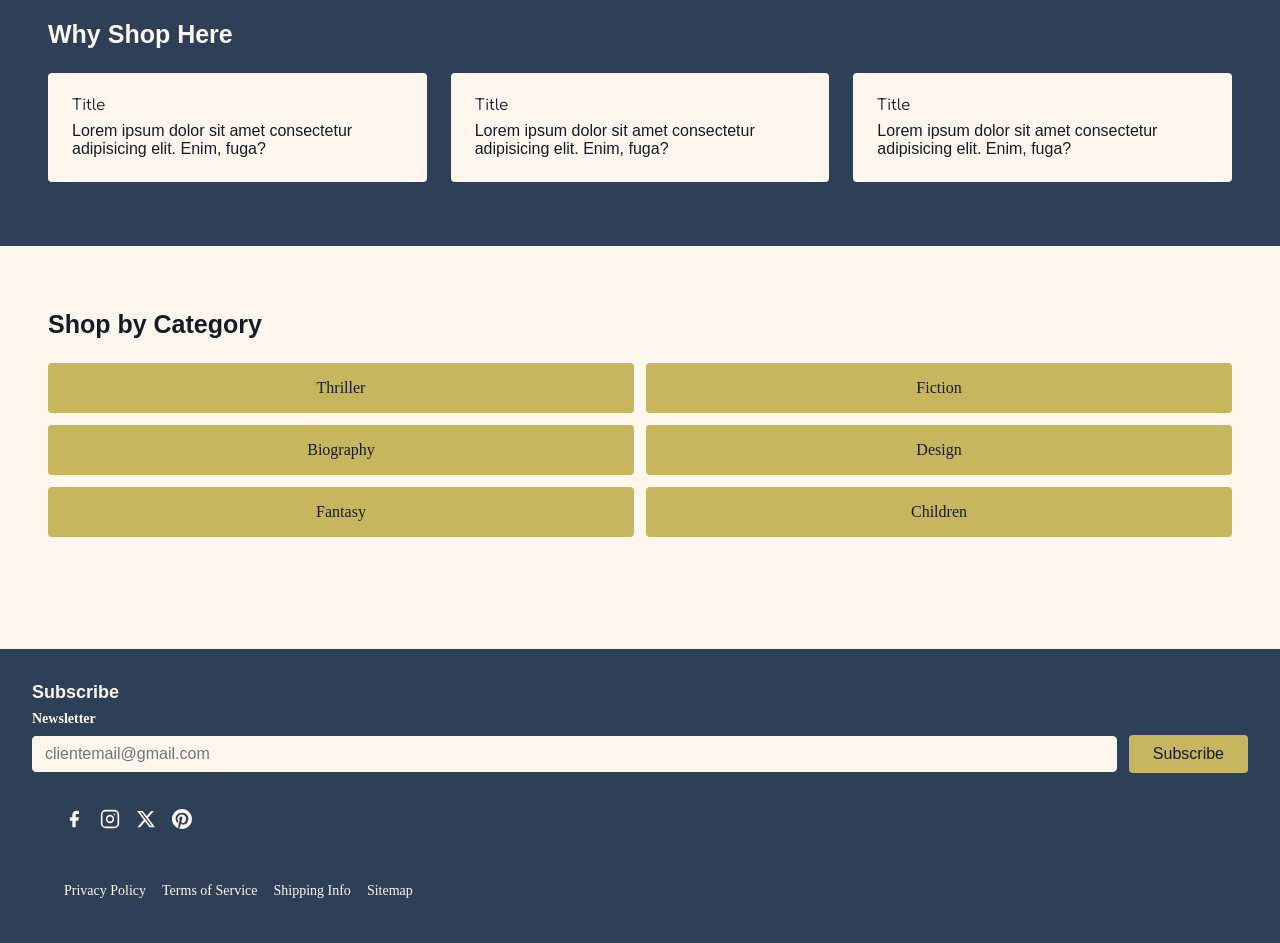
==== commit 94df5af3: "css and html modifications" ====
--- a/IntroToWebDev/Touchstone 2.1/index.html
+++ b/IntroToWebDev/Touchstone 2.1/index.html
@@ -33,16 +33,19 @@
         </div>
 
         <div id="burgermenu">
-          <svg
-            xmlns="http://www.w3.org/2000/svg"
-            height="2.0em"
-            viewBox="0 0 448 512"
-            aria-hidden="true"
-          >
-            <path
-              d="M0 96C0 78.3 14.3 64 32 64H416c17.7 0 32 14.3 32 32s-14.3 32-32 32H32C14.3 128 0 113.7 0 96zM0 256c0-17.7 14.3-32 32-32H416c17.7 0 32 14.3 32 32s-14.3 32-32 32H32c-17.7 0-32-14.3-32-32zM448 416c0 17.7-14.3 32-32 32H32c-17.7 0-32-14.3-32-32s14.3-32 32-32H416c17.7 0 32 14.3 32 32z"
-            />
-          </svg>
+          <input type="checkbox" id="burger-toggle" />
+          <label for="burger-toggle" aria-label="Open navigation menu">
+            <svg
+              xmlns="http://www.w3.org/2000/svg"
+              height="2.0em"
+              viewBox="0 0 448 512"
+              aria-hidden="true"
+            >
+              <path
+                d="M0 96C0 78.3 14.3 64 32 64H416c17.7 0 32 14.3 32 32s-14.3 32-32 32H32C14.3 128 0 113.7 0 96zM0 256c0-17.7 14.3-32 32-32H416c17.7 0 32 14.3 32 32s-14.3 32-32 32H32c-17.7 0-32-14.3-32-32zM448 416c0 17.7-14.3 32-32 32H32c-17.7 0-32-14.3-32-32s14.3-32 32-32H416c17.7 0 32 14.3 32 32z"
+              />
+            </svg>
+          </label>
           <ul id="burgermenulinks">
             <li><a href="index.html">Home</a></li>
             <li><a href="gallery.html">Gallery</a></li>
@@ -156,13 +159,15 @@
         <h2 id="newsletter-title">Subscribe</h2>
         <form>
           <label for="newsletter-email">Newsletter</label>
-          <input
-            type="email"
-            id="newsletter-email"
-            name="newsletter-email"
-            placeholder="clientemail@gmail.com"
-          />
-          <button type="submit">Subscribe</button>
+          <div class="newsletter-row">
+            <input
+              type="email"
+              id="newsletter-email"
+              name="newsletter-email"
+              placeholder="clientemail@gmail.com"
+            />
+            <button type="submit">Subscribe</button>
+          </div>
         </form>
       </section>
 
@@ -253,4 +258,4 @@
       </nav>
     </footer>
   </body>
-</html>
+</html>
--- a/IntroToWebDev/Touchstone 2.1/style.css
+++ b/IntroToWebDev/Touchstone 2.1/style.css
@@ -37,36 +37,56 @@
 }
 
 h1 {
-  font-size: 3rem; /* 30px */
-  font-weight: bold;
+  font-family: Arial, Helvetica, sans-serif;
+  font-size: 3rem;
+  font-weight: bold;
+  margin-bottom: 24px;
 }
 
 h2 {
-  font-size: 2.5rem; /* 25px */
-  font-weight: bold;
+  font-family: Arial, Helvetica, sans-serif;
+  font-size: 2.5rem;
+  font-weight: bold;
+  margin-bottom: 16px;
 }
 
 h3 {
-  font-family: 'Comfortaa', normal;
-  font-size: 2rem; /* 20px */
+  font-family: 'Comfortaa', cursive;
+  font-size: 1.5rem;
+  font-weight: normal;
+  margin-bottom: 8px;
 }
 
 p.large {
-  font-size: 2rem; /* 20px */
+  font-family: Calibri, sans-serif;
+  font-size: 2rem;
 }
 
 p.strong {
-  font-size: 1.6rem; /* 16px */
+  font-family: Calibri, sans-serif;
+  font-size: 1.6rem;
   font-weight: bold;
 }
 
 p {
-  font-size: 1.6rem; /* 16px */
+  font-family: Calibri, sans-serif;
+  font-size: 1.6rem;
 }
 
 .captions {
-  font-size: 1.1rem; /* 11px */
-  font-weight: bold;
+  font-family: Arial, Helvetica, sans-serif;
+  font-size: 1.1rem;
+  font-weight: bold;
+}
+
+/* HEADER */
+
+header {
+  position: sticky;
+  top: 0;
+  z-index: 1000;
+  background-color: var(--parchmentWhite);
+  border-bottom: var(--inkwellBlue) solid 1px;
 }
 
 /* NAV */
@@ -76,8 +96,6 @@
   align-items: center;
   justify-content: space-between;
   padding: 12px 32px;
-  background-color: var(--parchmentWhite);
-  border-bottom: var(--inkwellBlue) solid 1px;
 }
 
 #logo-div {
@@ -118,55 +136,124 @@
   display: none;
   height: 50px;
   width: 50px;
-  margin: 0 auto;
 }
 
 #burgermenu svg {
   fill: var(--inkwellBlue);
+  cursor: pointer;
+  display: block;
+  padding: 8px;
+  width: 50px;
+  height: 50px;
+}
+
+/* checkbox burger toggle: sr-only, la label lo attiva via for/id e rimane funzionale */
+#burger-toggle {
+  position: absolute;
+  opacity: 0;
+  width: 1px;
+  height: 1px;
+  overflow: hidden;
+  clip: rect(0, 0, 0, 0);
+  white-space: nowrap;
 }
 
 #burgermenu #burgermenulinks {
   visibility: hidden;
+  opacity: 0;
   position: absolute;
   list-style-type: none;
-  text-align: center;
-  padding: 25px 10px;
-  width: 150px;
+  padding: 0;
+  width: 180px;
   color: var(--parchmentWhite);
   background-color: var(--inkwellBlue);
   z-index: 100;
+  top: 50px;
+  right: 0;
+  overflow: hidden;
+  transition:
+    opacity 0.2s ease,
+    visibility 0.2s ease;
+}
+
+#burgermenu #burgermenulinks li {
+  padding: 0;
 }
 
 #burgermenu #burgermenulinks a {
   color: var(--parchmentWhite);
   text-decoration: none;
   font-size: 1.6rem;
-}
-
-#burgermenu:hover #burgermenulinks {
+  display: block;
+  width: 100%;
+  padding: 10px 20px;
+  text-align: center;
+  transition: background-color 0.15s ease;
+}
+
+#burgermenu #burgermenulinks a:hover {
+  background-color: var(--intesityIndigo);
+}
+
+/* apre il menu al click via checkbox */
+#burger-toggle:checked ~ #burgermenulinks {
   visibility: visible;
+  opacity: 1;
+}
+
+/* label funge da elemento visivo, il checkbox sovrapposto riceve i click */
+#burgermenu label {
   display: block;
-  margin: 0 auto;
-  left: -61px;
+  cursor: pointer;
+  width: 50px;
+  height: 50px;
+  position: relative;
+  z-index: 1;
 }
 
 /* HERO SECTION */
 
+#hero {
+  padding: 0 !important;
+  position: relative;
+  overflow: hidden;
+  height: 70vh;
+}
+
 #hero img {
   width: 100%;
-  height: auto;
+  height: 100%;
   display: block;
+  object-fit: cover;
+  object-position: center;
+}
+
+#hero::after {
+  content: '';
+  position: absolute;
+  inset: 0;
+  background: linear-gradient(
+    to bottom,
+    rgba(46, 64, 87, 0.15) 0%,
+    rgba(19, 28, 38, 0.35) 100%
+  );
+  pointer-events: none;
 }
 
 /* SECTIONS */
 
 main > section {
-  padding: 48px 32px;
+  padding: 64px 48px;
 }
 
 main > section:nth-child(even) {
   background-color: var(--inkwellBlue);
   color: var(--parchmentWhite);
+}
+
+/* spazio tra paragrafi dentro le sezioni */
+main p + p {
+  margin-top: 12px;
 }
 
 /* HIGHLIGHTS */
@@ -274,16 +361,21 @@
 #product-grid button {
   margin-top: 12px;
   padding: 8px 16px;
-  background-color: var(--inkwellBlue);
-  color: var(--parchmentWhite);
+  background-color: var(--agedGold);
+  color: var(--bookishBlack);
   border: none;
   border-radius: 4px;
   font-size: 1.4rem;
   cursor: pointer;
+  font-weight: bold;
+  transition:
+    background-color 0.2s ease,
+    color 0.2s ease;
 }
 
 #product-grid button:hover {
   background-color: var(--intesityIndigo);
+  color: var(--parchmentWhite);
 }
 
 /* ABOUT AND FORMS*/
@@ -335,6 +427,11 @@
   background-color: var(--parchmentWhite);
 }
 
+/* input nel footer ha bordo chiaro su sfondo scuro */
+footer #newsletter input {
+  border-color: var(--parchmentWhite);
+}
+
 #contact button,
 #newsletter button {
   padding: 10px 24px;
@@ -345,6 +442,7 @@
   font-size: 1.6rem;
   cursor: pointer;
   align-self: flex-start;
+  transition: background-color 0.2s ease;
 }
 
 #contact button:hover,
@@ -355,6 +453,8 @@
 /* FOOTER */
 
 footer {
+  margin-top: 48px;
+  border-top: var(--inkwellBlue) solid 1px;
   background-color: var(--inkwellBlue);
   color: var(--parchmentWhite);
   padding: 32px;
@@ -372,8 +472,22 @@
   background-color: var(--inkwellBlue);
 }
 
+/* newsletter nel footer: label sopra, poi input + button sulla stessa riga full-width */
+#newsletter {
+  width: 100%;
+}
+
 #newsletter form {
-  flex-direction: row;
+  display: flex;
+  flex-direction: column;
+  gap: 8px;
+  width: 100%;
+  max-width: none;
+  margin-top: 8px;
+}
+
+#newsletter .newsletter-row {
+  display: flex;
   align-items: center;
   gap: 12px;
   width: 100%;
@@ -381,10 +495,22 @@
 
 #newsletter input {
   flex: 1;
-}
-
-#newsletter button {
-  flex-shrink: 0;
+  min-width: 0;
+}
+
+/* button nel footer: sfondo chiaro per essere visibile sul fondo scuro */
+footer #newsletter button {
+  background-color: var(--agedGold);
+  color: var(--bookishBlack);
+  opacity: 1;
+  align-self: auto;
+  white-space: nowrap;
+}
+
+footer #newsletter button:hover {
+  background-color: var(--intesityIndigo);
+  color: var(--parchmentWhite);
+  opacity: 1;
 }
 
 nav[aria-label='Social media'] ul {
@@ -425,7 +551,6 @@
 
 main > h1 {
   padding: 48px 32px 0;
-  font-family: 'Comfortaa', cursive;
 }
 
 /* SECTION HEADER (Gallery: title + View Cart button) */
@@ -441,17 +566,22 @@
   padding: 8px 20px;
   background-color: var(--agedGold);
   color: var(--bookishBlack);
-  border: none;
+  border: 2px solid transparent;
   border-radius: 4px;
   font-size: 1.4rem;
   font-weight: bold;
   cursor: pointer;
-  transition: background-color 0.2s ease;
+  opacity: 1;
+  transition:
+    background-color 0.2s ease,
+    color 0.2s ease,
+    border-color 0.2s ease;
 }
 
 .view-cart-btn:hover {
   background-color: var(--intesityIndigo);
   color: var(--parchmentWhite);
+  border-color: var(--parchmentWhite);
 }
 
 /* NEWS & EVENTS — EMERGING AUTHORS */
@@ -493,8 +623,6 @@
 }
 
 #emerging-authors h3 {
-  font-family: 'Comfortaa', cursive;
-  font-size: 1.8rem;
   margin-bottom: 8px;
 }
 
@@ -515,8 +643,6 @@
 }
 
 #meet-greet h3 {
-  font-family: 'Comfortaa', cursive;
-  font-size: 1.8rem;
   margin-bottom: 8px;
 }
 
@@ -554,8 +680,6 @@
 }
 
 #events h3 {
-  font-family: 'Comfortaa', cursive;
-  font-size: 1.8rem;
   margin-bottom: 8px;
 }
 
@@ -576,20 +700,14 @@
 }
 
 #about h1 {
-  font-family: 'Comfortaa', cursive;
   padding: 0;
 }
 
-/* TYPOGRAPHY — apply Comfortaa to h1 and h2 globally */
-
-h1,
-h2 {
-  font-family: 'Comfortaa', cursive;
-}
-
-/* RESPONSIVE MOBIILE MEDIA QUERIES */
-
-@media all and (min-width: 480px) {
+/* TYPOGRAPHY — h3 usa Comfortaa, h1/h2 usano Arial (definito sopra) */
+
+/* RESPONSIVE MOBILE MEDIA QUERIES */
+
+@media all and (min-width: 769px) {
   #fullmenu {
     display: block;
   }
@@ -599,7 +717,7 @@
   }
 }
 
-@media all and (max-width: 479px) {
+@media all and (max-width: 768px) {
   #fullmenu {
     display: none;
   }
@@ -614,6 +732,10 @@
 
   #highlights > div {
     grid-template-columns: repeat(2, 1fr);
+  }
+
+  #hero {
+    height: 100svh;
   }
 
   #why-shop-here > div {
